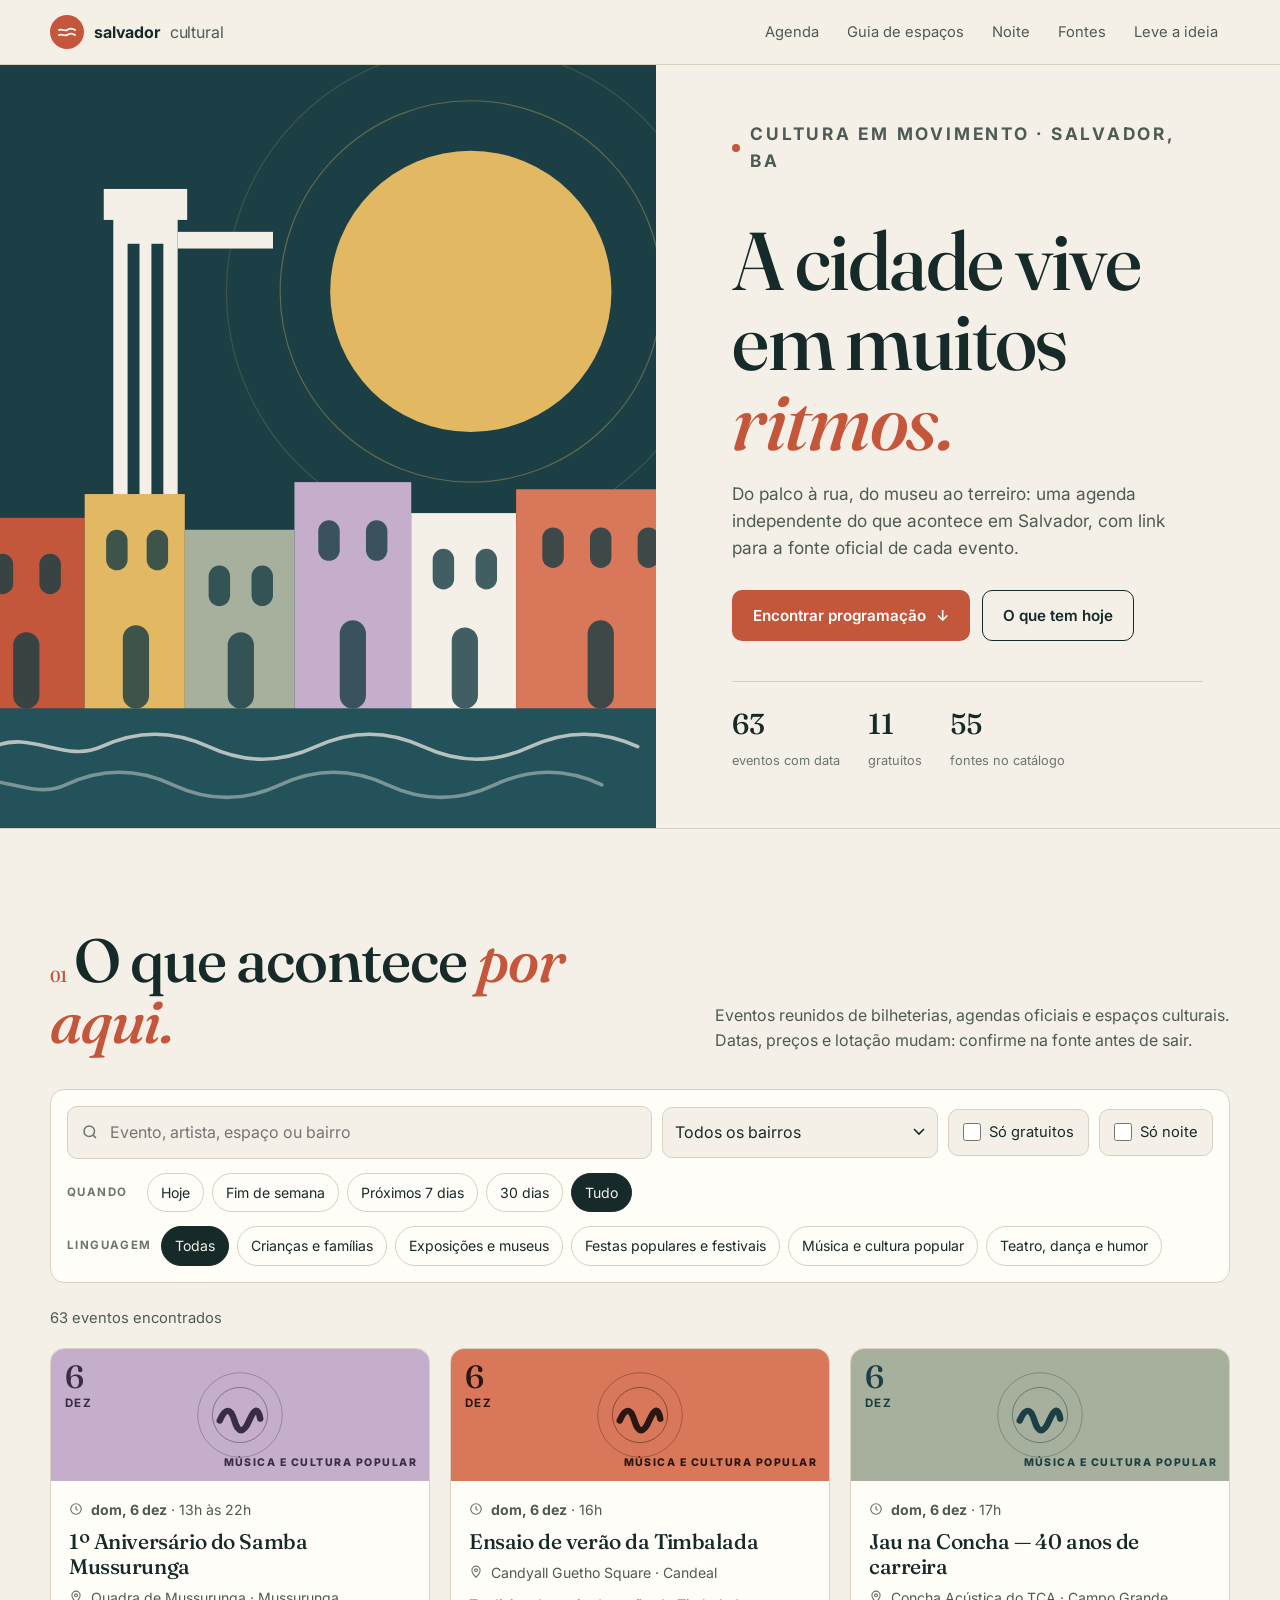
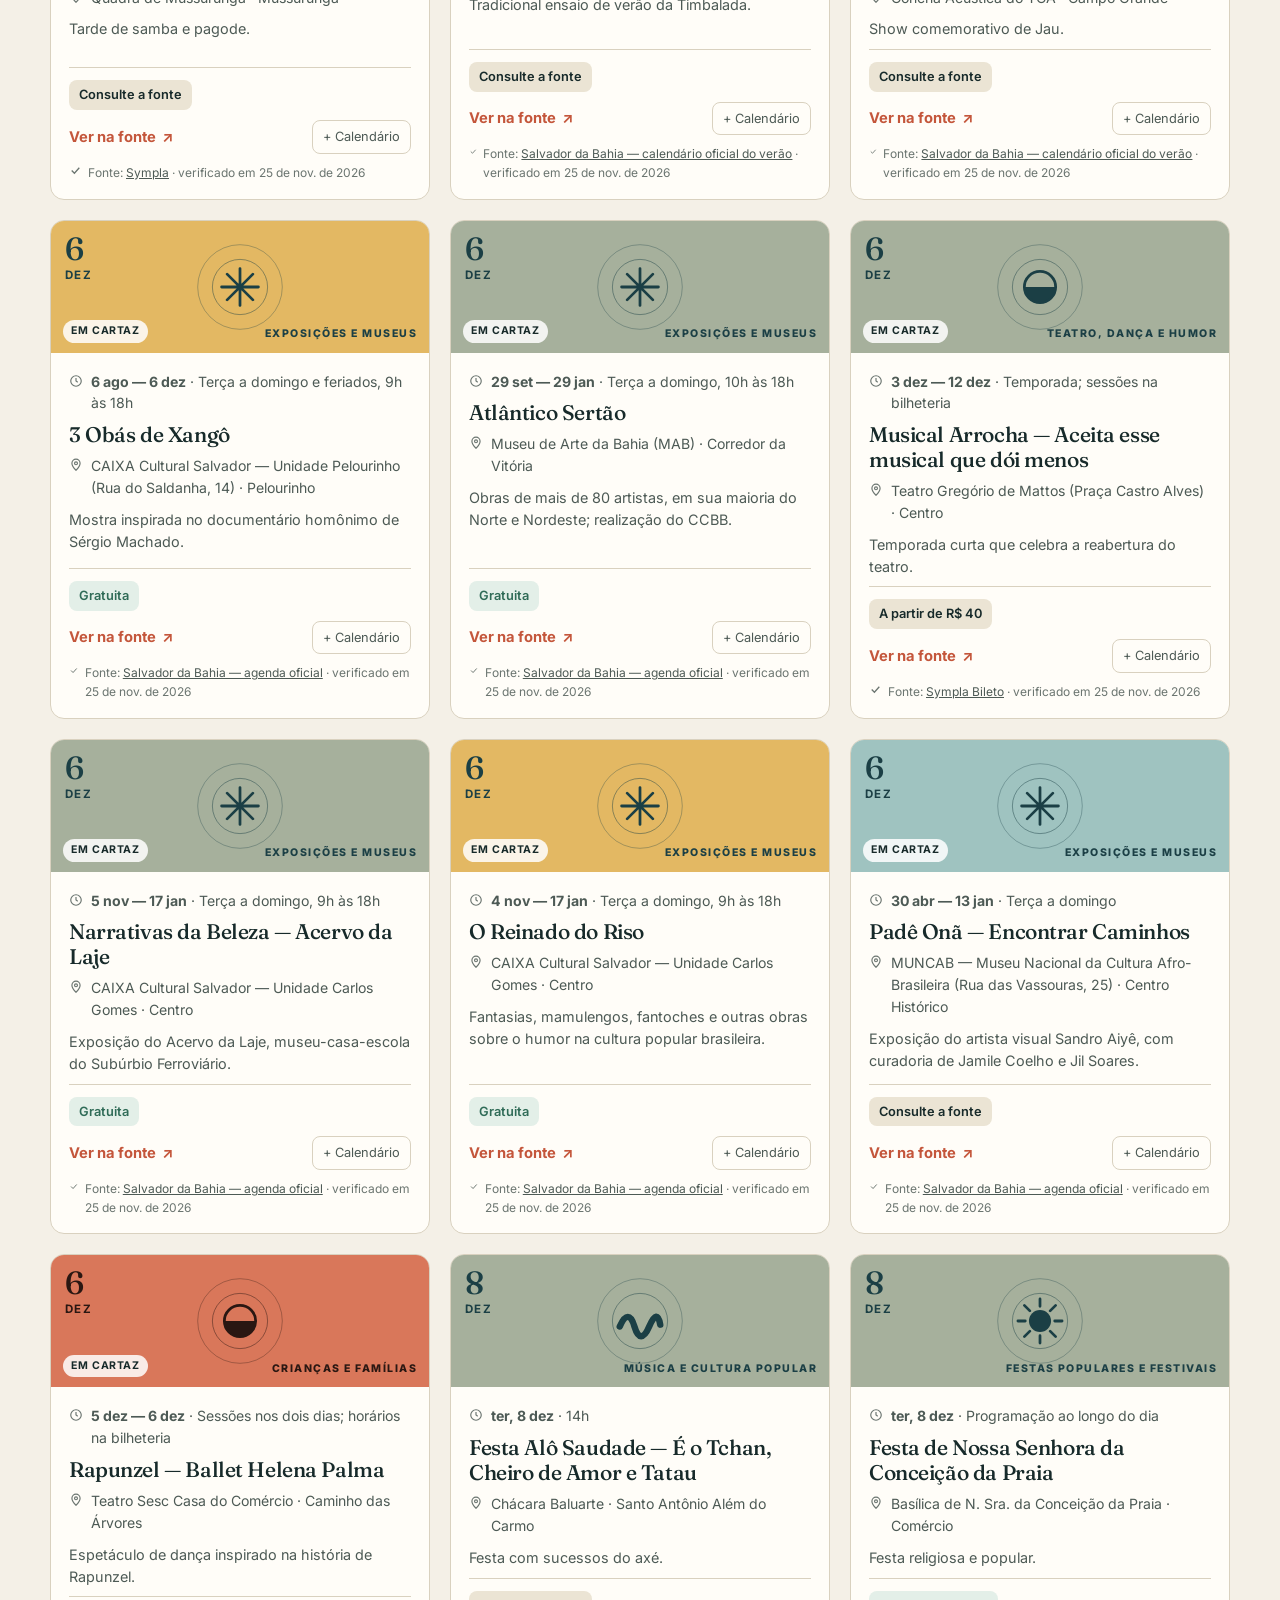
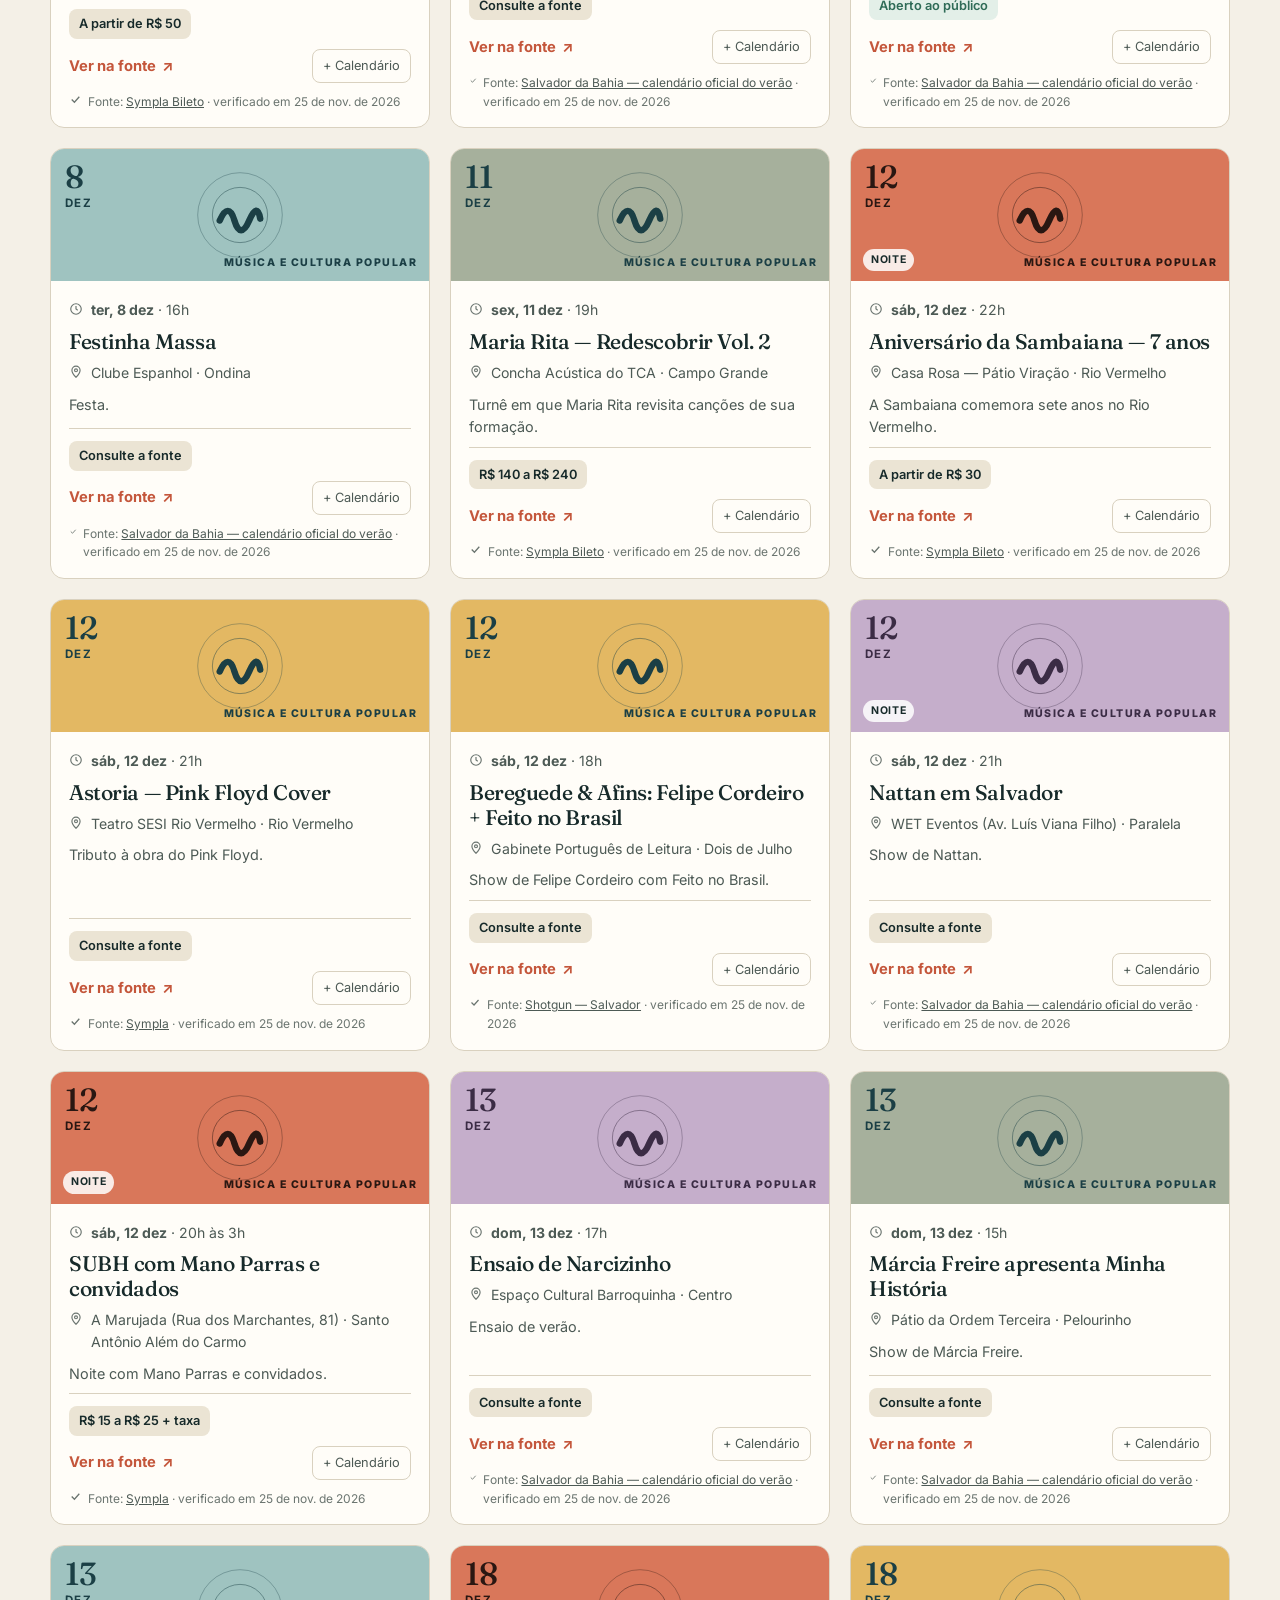
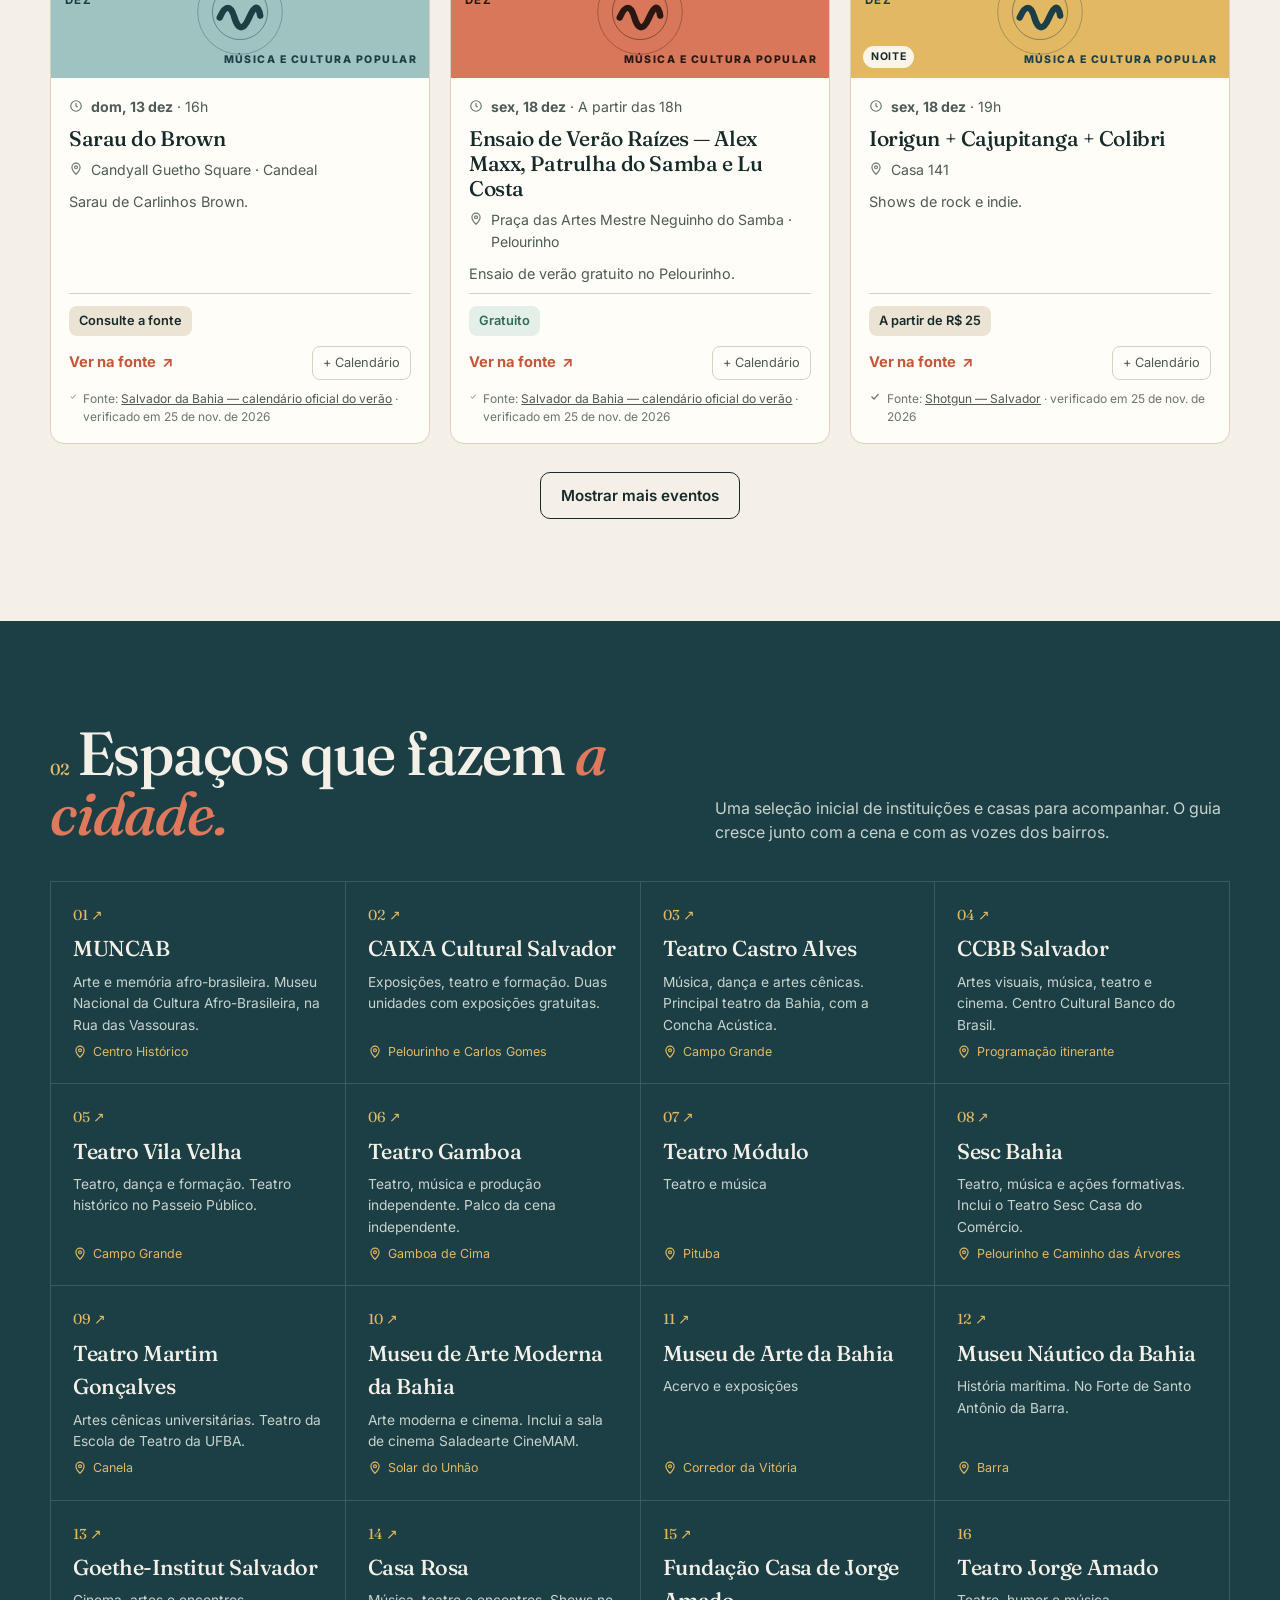
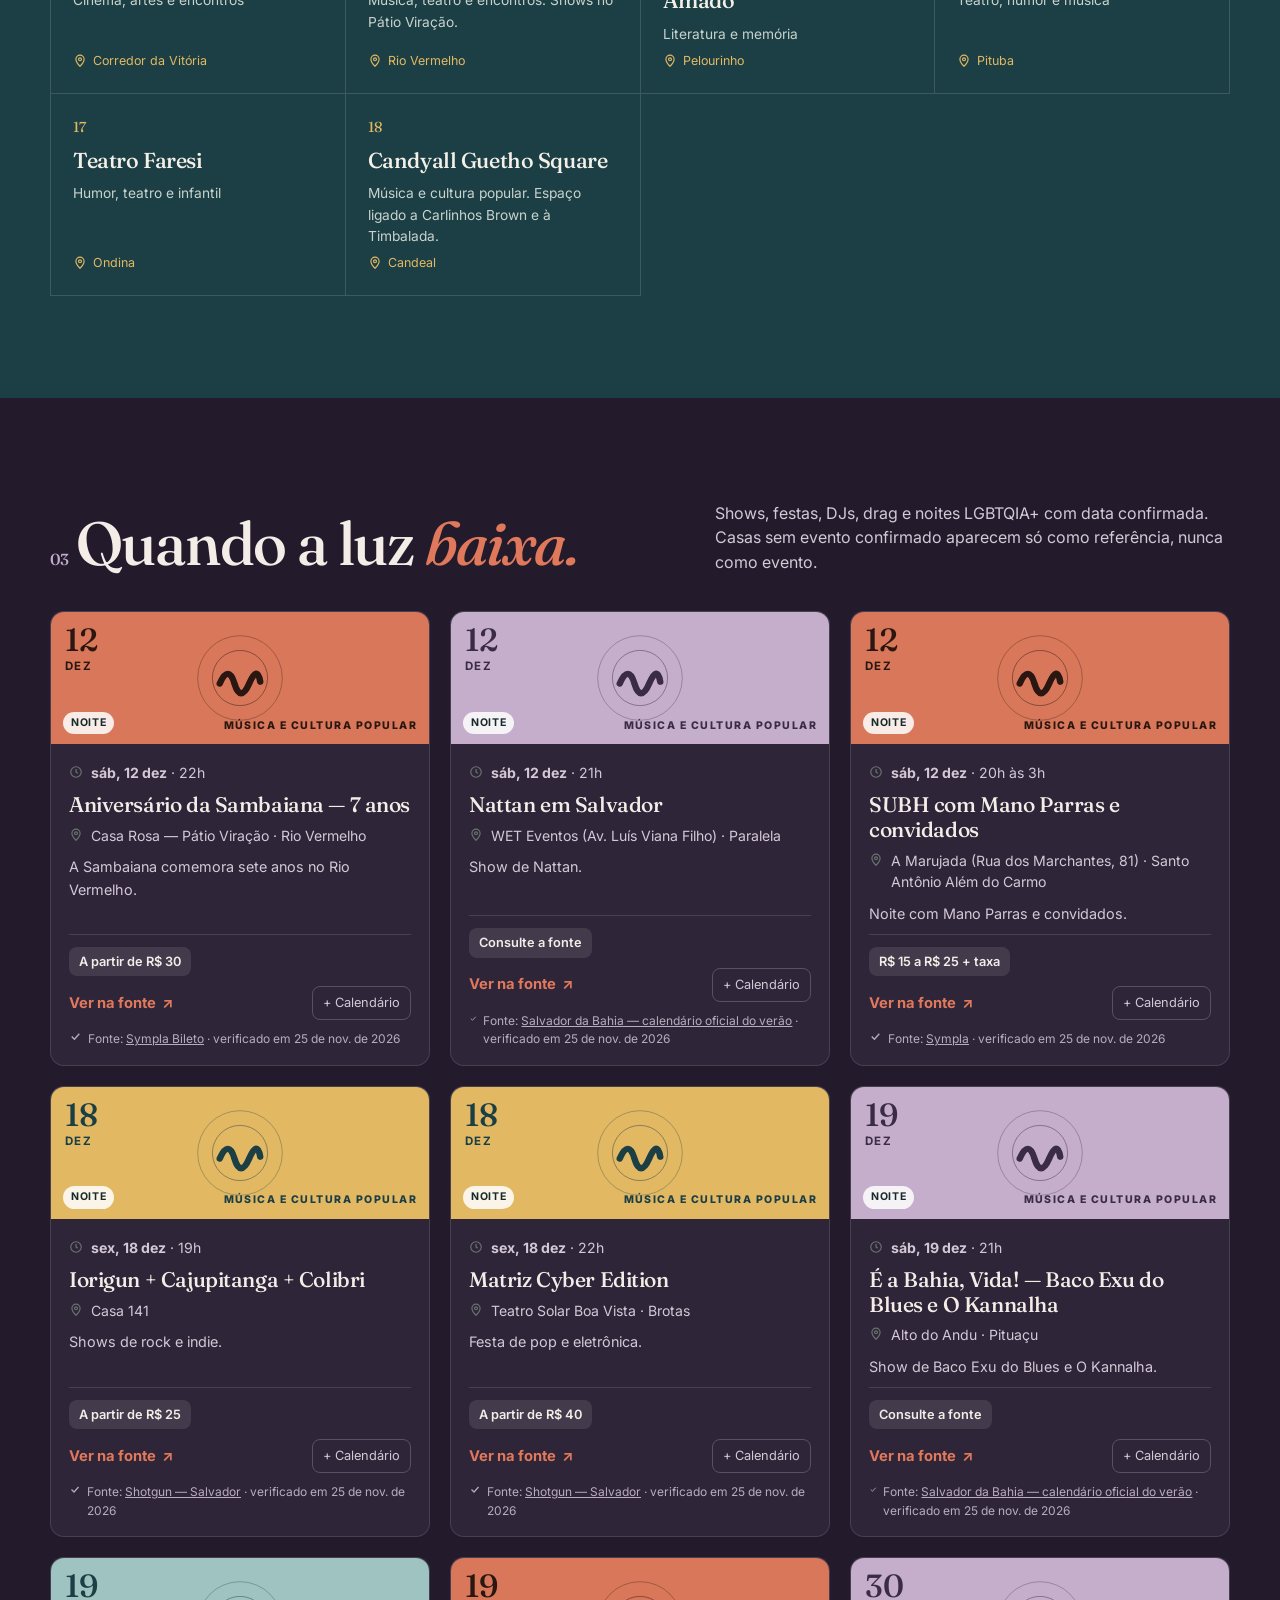
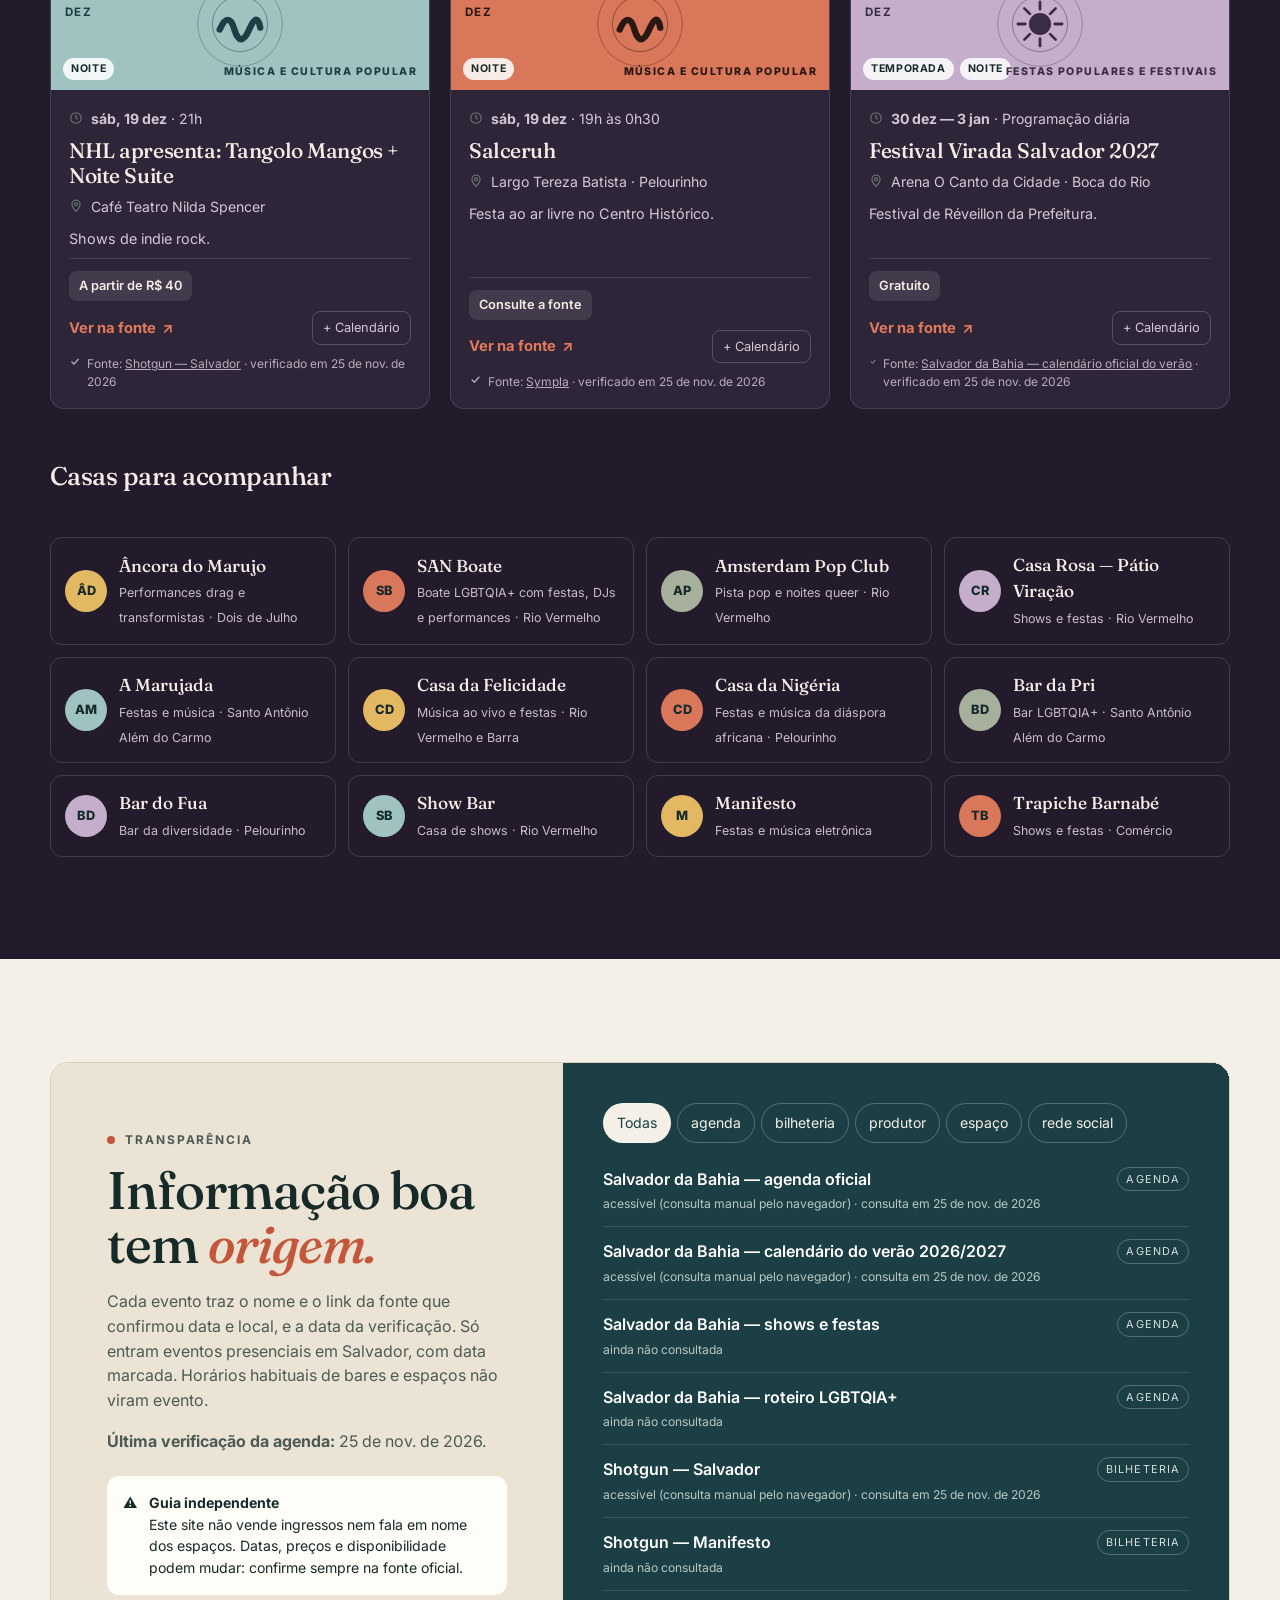
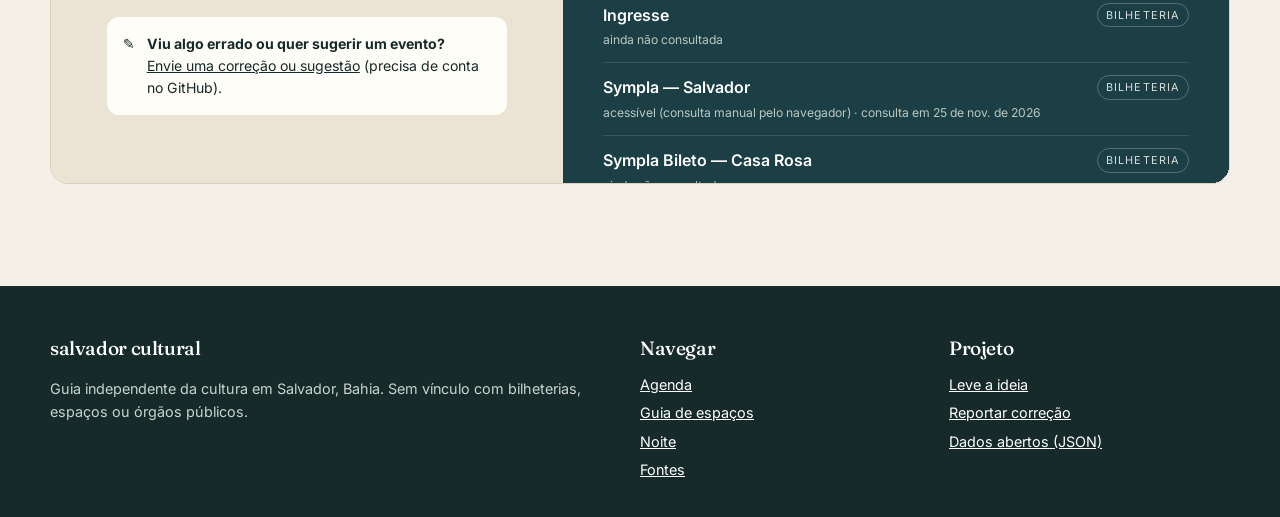
==== index.html @ 2923502e "Publica o guia e agenda cultural de Salvador Site estático (agenda com filtros, guia de espaços, noi" ====
<!doctype html>
<html lang="pt-BR">
<head>
<meta charset="utf-8">
<meta name="viewport" content="width=device-width, initial-scale=1">
<title>Salvador Cultural — agenda e guia cultural de Salvador</title>
<meta name="description" content="Agenda cultural independente de Salvador (BA): shows, teatro, dança, exposições, festas populares e noite, sempre com link para a fonte oficial.">
<meta property="og:title" content="Salvador Cultural — agenda e guia cultural">
<meta property="og:description" content="O que acontece em Salvador, do palco à rua, do museu ao terreiro. Cada evento aponta para a fonte oficial.">
<meta property="og:type" content="website">
<meta name="theme-color" content="#1b3f45">
<link rel="icon" href="data:image/svg+xml,%3Csvg xmlns='http://www.w3.org/2000/svg' viewBox='0 0 32 32'%3E%3Ccircle cx='16' cy='16' r='16' fill='%23c4563b'/%3E%3Cpath d='M7 13c3-2 6 2 9 0s6-2 9 0M7 18c3-2 6 2 9 0s6-2 9 0' stroke='%23fff' stroke-width='2' fill='none' stroke-linecap='round'/%3E%3C/svg%3E">
<link rel="preconnect" href="https://fonts.googleapis.com">
<link rel="preconnect" href="https://fonts.gstatic.com" crossorigin>
<link href="https://fonts.googleapis.com/css2?family=Fraunces:ital,opsz,wght@0,9..144,400;0,9..144,500;1,9..144,400;1,9..144,500&family=Inter:wght@400;600;700;800&display=swap" rel="stylesheet">
<link rel="stylesheet" href="assets/style.css">
</head>
<body>
<a class="pular" href="#agenda">Pular para a agenda</a>

<header class="topo">
  <div class="wrap">
    <a class="marca" href="./" aria-label="Salvador Cultural, início">
      <span class="selo" aria-hidden="true"><svg width="20" height="20" viewBox="0 0 20 20"><path d="M2 8c2.6-1.8 5.4 1.8 8 0s5.4-1.8 8 0M2 13c2.6-1.8 5.4 1.8 8 0s5.4-1.8 8 0" stroke="#fff" stroke-width="1.8" fill="none" stroke-linecap="round"/></svg></span>
      salvador<span>cultural</span>
    </a>
    <nav aria-label="Principal">
      <button class="menu-btn" aria-expanded="false" aria-controls="menu">Menu</button>
      <ul class="menu" id="menu">
        <li><a href="#agenda">Agenda</a></li>
        <li><a href="#guia">Guia de espaços</a></li>
        <li><a href="#noite">Noite</a></li>
        <li><a href="#fontes">Fontes</a></li>
        <li><a href="sobre.html">Leve a ideia</a></li>
      </ul>
    </nav>
  </div>
</header>

<main>
<section class="hero" aria-labelledby="titulo-hero">
  <div class="hero-arte" aria-hidden="true">
    <svg viewBox="0 0 600 640" preserveAspectRatio="xMidYMid slice">
      <rect width="600" height="640" fill="#1b3f45"/>
      <circle cx="420" cy="190" r="118" fill="#e3b863"/>
      <circle cx="420" cy="190" r="160" fill="none" stroke="#e3b863" stroke-opacity=".35"/>
      <circle cx="420" cy="190" r="205" fill="none" stroke="#e3b863" stroke-opacity=".18"/>
      <!-- elevador -->
      <rect x="120" y="120" width="54" height="300" fill="#f4f0e7"/>
      <rect x="112" y="104" width="70" height="26" fill="#f4f0e7"/>
      <rect x="174" y="140" width="80" height="14" fill="#f4f0e7"/>
      <g fill="#1b3f45"><rect x="132" y="150" width="10" height="240"/><rect x="152" y="150" width="10" height="240"/></g>
      <!-- casario -->
      <g>
        <rect x="0" y="380" width="96" height="160" fill="#c4563b"/><rect x="96" y="360" width="84" height="180" fill="#e3b863"/>
        <rect x="180" y="390" width="92" height="150" fill="#a6b09c"/><rect x="272" y="350" width="98" height="190" fill="#c5aecb"/>
        <rect x="370" y="376" width="88" height="164" fill="#f4f0e7"/><rect x="458" y="356" width="142" height="184" fill="#d9775a"/>
      </g>
      <g fill="#1b3f45" opacity=".82">
        <rect x="18" y="410" width="18" height="34" rx="9"/><rect x="58" y="410" width="18" height="34" rx="9"/>
        <rect x="114" y="390" width="18" height="34" rx="9"/><rect x="148" y="390" width="18" height="34" rx="9"/>
        <rect x="200" y="420" width="18" height="34" rx="9"/><rect x="236" y="420" width="18" height="34" rx="9"/>
        <rect x="292" y="382" width="18" height="34" rx="9"/><rect x="332" y="382" width="18" height="34" rx="9"/>
        <rect x="388" y="406" width="18" height="34" rx="9"/><rect x="424" y="406" width="18" height="34" rx="9"/>
        <rect x="480" y="388" width="18" height="34" rx="9"/><rect x="520" y="388" width="18" height="34" rx="9"/><rect x="560" y="388" width="18" height="34" rx="9"/>
        <rect x="36" y="476" width="22" height="64" rx="11"/><rect x="128" y="470" width="22" height="70" rx="11"/><rect x="216" y="476" width="22" height="64" rx="11"/>
        <rect x="310" y="466" width="22" height="74" rx="11"/><rect x="404" y="472" width="22" height="68" rx="11"/><rect x="518" y="466" width="22" height="74" rx="11"/>
      </g>
      <!-- baía -->
      <rect x="0" y="540" width="600" height="100" fill="#24525a"/>
      <g stroke="#f4f0e7" stroke-width="3" fill="none" stroke-linecap="round" opacity=".7">
        <path d="M20 572c30-14 60 14 90 0s60-14 90 0 60 14 90 0 60-14 90 0 60 14 90 0 60-14 90 0"/>
        <path d="M-10 604c30-14 60 14 90 0s60-14 90 0 60 14 90 0 60-14 90 0 60 14 90 0 60-14 90 0" opacity=".6"/>
      </g>
    </svg>
  </div>
  <div class="hero-txt">
    <p class="sobretitulo">Cultura em movimento · Salvador, BA</p>
    <h1 id="titulo-hero">A cidade vive em muitos <em class="acento">ritmos.</em></h1>
    <p>Do palco à rua, do museu ao terreiro: uma agenda independente do que acontece em Salvador, com link para a fonte oficial de cada evento.</p>
    <div class="botoes">
      <a class="btn btn-primario" href="#agenda">Encontrar programação <span aria-hidden="true">↓</span></a>
      <a class="btn btn-linha" href="#hoje" id="btn-hoje">O que tem hoje</a>
    </div>
    <div class="numeros" aria-live="polite">
      <div><b id="n-eventos">—</b><span>eventos com data</span></div>
      <div><b id="n-gratis">—</b><span>gratuitos</span></div>
      <div><b id="n-fontes">—</b><span>fontes no catálogo</span></div>
    </div>
  </div>
</section>

<section id="agenda" class="secao" aria-labelledby="titulo-agenda">
  <div class="wrap">
    <div class="cab-secao">
      <h2 id="titulo-agenda"><span class="num">01</span>O que acontece <em class="acento">por aqui.</em></h2>
      <p>Eventos reunidos de bilheterias, agendas oficiais e espaços culturais. Datas, preços e lotação mudam: confirme na fonte antes de sair.</p>
    </div>

    <form class="filtros" role="search" aria-label="Filtrar a agenda" onsubmit="return false">
      <div class="linha-filtro">
        <label class="busca">
          <span class="sr-only">Buscar evento, espaço ou bairro</span>
          <svg width="18" height="18" viewBox="0 0 24 24" fill="none" stroke="currentColor" stroke-width="2" aria-hidden="true"><circle cx="11" cy="11" r="7"/><path d="m20 20-3.5-3.5"/></svg>
          <input id="f-busca" type="search" placeholder="Evento, artista, espaço ou bairro" autocomplete="off">
        </label>
        <label><span class="sr-only">Bairro</span><select id="f-bairro"><option value="">Todos os bairros</option></select></label>
        <label class="alternar"><input type="checkbox" id="f-gratis"> Só gratuitos</label>
        <label class="alternar"><input type="checkbox" id="f-noite"> Só noite</label>
      </div>
      <div class="linha-filtro">
        <span class="rotulo" id="r-quando">Quando</span>
        <div class="chips" role="group" aria-labelledby="r-quando" id="f-quando">
          <button type="button" class="chip" data-v="hoje" aria-pressed="false">Hoje</button>
          <button type="button" class="chip" data-v="fds" aria-pressed="false">Fim de semana</button>
          <button type="button" class="chip" data-v="7" aria-pressed="false">Próximos 7 dias</button>
          <button type="button" class="chip" data-v="30" aria-pressed="false">30 dias</button>
          <button type="button" class="chip" data-v="tudo" aria-pressed="true">Tudo</button>
        </div>
      </div>
      <div class="linha-filtro">
        <span class="rotulo" id="r-cat">Linguagem</span>
        <div class="chips" role="group" aria-labelledby="r-cat" id="f-cat"></div>
      </div>
    </form>

    <div class="resumo">
      <p id="contagem" aria-live="polite" style="margin:0">Carregando agenda…</p>
      <button type="button" class="limpar" id="limpar" hidden>Limpar filtros</button>
    </div>
    <div class="grade" id="lista"></div>
    <div class="mais"><button type="button" class="btn btn-linha" id="ver-mais" hidden>Mostrar mais eventos</button></div>
  </div>
</section>

<section id="guia" class="secao escuro" aria-labelledby="titulo-guia">
  <div class="wrap">
    <div class="cab-secao">
      <h2 id="titulo-guia"><span class="num">02</span>Espaços que fazem <em class="acento">a cidade.</em></h2>
      <p>Uma seleção inicial de instituições e casas para acompanhar. O guia cresce junto com a cena e com as vozes dos bairros.</p>
    </div>
    <div class="grade-espacos" id="lista-guia"></div>
  </div>
</section>

<section id="noite" class="secao noite" aria-labelledby="titulo-noite">
  <div class="wrap">
    <div class="cab-secao">
      <h2 id="titulo-noite"><span class="num">03</span>Quando a luz <em class="acento">baixa.</em></h2>
      <p>Shows, festas, DJs, drag e noites LGBTQIA+ com data confirmada. Casas sem evento confirmado aparecem só como referência, nunca como evento.</p>
    </div>
    <div class="grade" id="lista-noite"></div>
    <h3 class="subtitulo">Casas para acompanhar</h3>
    <div class="lista-casas" id="lista-casas"></div>
  </div>
</section>

<section id="fontes" class="secao" aria-labelledby="titulo-fontes">
  <div class="wrap">
    <div class="transp">
      <div class="transp-txt">
        <p class="sobretitulo">Transparência</p>
        <h2 id="titulo-fontes">Informação boa tem <em class="acento">origem.</em></h2>
        <p>Cada evento traz o nome e o link da fonte que confirmou data e local, e a data da verificação. Só entram eventos presenciais em Salvador, com data marcada. Horários habituais de bares e espaços não viram evento.</p>
        <p id="ultima-atualizacao"></p>
        <div class="aviso">
          <span aria-hidden="true">⚠</span>
          <div><b>Guia independente</b>Este site não vende ingressos nem fala em nome dos espaços. Datas, preços e disponibilidade podem mudar: confirme sempre na fonte oficial.</div>
        </div>
        <div class="aviso">
          <span aria-hidden="true">✎</span>
          <div><b>Viu algo errado ou quer sugerir um evento?</b><a href="https://github.com/pablojacinto/salvadorcultural/issues/new?template=correcao.md">Envie uma correção ou sugestão</a> (precisa de conta no GitHub).</div>
        </div>
      </div>
      <div class="transp-lista">
        <div class="filtro-fontes" id="filtro-fontes" role="group" aria-label="Filtrar fontes por tipo"></div>
        <div id="lista-fontes"></div>
      </div>
    </div>
  </div>
</section>
</main>

<footer class="rodape">
  <div class="wrap">
    <div>
      <h3>salvador cultural</h3>
      <p>Guia independente da cultura em Salvador, Bahia. Sem vínculo com bilheterias, espaços ou órgãos públicos.</p>
    </div>
    <div>
      <h3>Navegar</h3>
      <ul><li><a href="#agenda">Agenda</a></li><li><a href="#guia">Guia de espaços</a></li><li><a href="#noite">Noite</a></li><li><a href="#fontes">Fontes</a></li></ul>
    </div>
    <div>
      <h3>Projeto</h3>
      <ul><li><a href="sobre.html">Leve a ideia</a></li><li><a href="https://github.com/pablojacinto/salvadorcultural/issues/new?template=correcao.md">Reportar correção</a></li><li><a href="data/eventos.json">Dados abertos (JSON)</a></li></ul>
    </div>
  </div>
</footer>
<div class="toast" id="toast" role="status"></div>
<script src="assets/app.js" defer></script>
</body>
</html>
---- assets/style.css ----
:root{
  --creme:#f4f0e7; --creme-2:#ebe4d4; --papel:#fffdf8;
  --tinta:#172a2a; --tinta-2:#4d5a55; --tinta-3:#6b7570;
  --petroleo:#1b3f45; --petroleo-2:#24525a;
  --terracota:#c4563b; --terracota-claro:#e0795c;
  --mostarda:#e3b863; --salvia:#a6b09c; --lilas:#c5aecb; --coral:#d9775a;
  --verde-ok:#2f6b57; --verde-bg:#e3efe8;
  --linha:#d9d1bf;
  --raio:14px;
  --serif:"Fraunces", Georgia, "Times New Roman", serif;
  --sans:"Inter", system-ui, -apple-system, "Segoe UI", Roboto, Arial, sans-serif;
  color-scheme: light;
}
*{box-sizing:border-box}
html{scroll-behavior:smooth;-webkit-text-size-adjust:100%}
body{margin:0;background:var(--creme);color:var(--tinta);font-family:var(--sans);font-size:16px;line-height:1.55}
img,svg{display:block;max-width:100%}
a{color:inherit}
:focus-visible{outline:3px solid var(--terracota);outline-offset:3px;border-radius:6px}
.sr-only{position:absolute!important;width:1px;height:1px;padding:0;margin:-1px;overflow:hidden;clip:rect(0,0,0,0);white-space:nowrap;border:0}
.pular{position:absolute;left:-999px;top:8px;background:var(--tinta);color:#fff;padding:8px 14px;border-radius:8px;z-index:100}
.pular:focus{left:12px}
.wrap{width:min(1180px,100% - 32px);margin-inline:auto}

/* topo */
.topo{position:sticky;top:0;z-index:50;background:color-mix(in srgb,var(--creme) 92%,transparent);backdrop-filter:blur(8px);border-bottom:1px solid var(--linha)}
.topo .wrap{display:flex;align-items:center;justify-content:space-between;gap:16px;min-height:64px}
.marca{display:flex;align-items:center;gap:10px;text-decoration:none;font-weight:700;letter-spacing:-.01em}
.marca span{font-weight:400;color:var(--tinta-2)}
.marca .selo{width:34px;height:34px;border-radius:50%;background:var(--terracota);display:grid;place-items:center}
.menu{display:flex;gap:4px;list-style:none;margin:0;padding:0}
.menu a{display:block;padding:8px 12px;border-radius:999px;text-decoration:none;font-size:.92rem;color:var(--tinta-2)}
.menu a:hover{background:var(--creme-2);color:var(--tinta)}
.menu a[aria-current="page"],.menu a.ativo{color:var(--terracota);font-weight:600}
.menu-btn{display:none;background:none;border:1px solid var(--linha);border-radius:999px;padding:8px 14px;font:inherit;color:var(--tinta);cursor:pointer}
@media (max-width:820px){
  .menu-btn{display:inline-flex;gap:8px;align-items:center}
  .menu{display:none;position:absolute;left:0;right:0;top:64px;flex-direction:column;background:var(--creme);border-bottom:1px solid var(--linha);padding:8px 16px 16px}
  .menu.aberto{display:flex}
  .menu a{padding:12px 8px;border-radius:8px}
}

/* hero */
.hero{display:grid;grid-template-columns:1.05fr 1fr;min-height:min(640px,calc(100vh - 64px));border-bottom:1px solid var(--linha)}
.hero-arte{background:var(--petroleo);position:relative;overflow:hidden}
.hero-arte svg{width:100%;height:100%;object-fit:cover}
.hero-txt{display:flex;flex-direction:column;justify-content:center;padding:56px clamp(24px,6vw,88px)}
.sobretitulo{font-size:.75rem;letter-spacing:.16em;text-transform:uppercase;color:var(--terracota);font-weight:700;display:flex;align-items:center;gap:10px}
.sobretitulo::before{content:"";width:8px;height:8px;border-radius:50%;background:var(--terracota)}
h1,h2,h3{font-family:var(--serif);font-weight:500;letter-spacing:-.02em;margin:0}
.hero h1{font-size:clamp(2.6rem,6.4vw,5.2rem);line-height:.98;margin:18px 0 20px}
em.acento{font-style:italic;color:var(--terracota)}
.hero p{color:var(--tinta-2);max-width:40ch;font-size:1.08rem;margin:0 0 28px}
.botoes{display:flex;gap:12px;flex-wrap:wrap}
.btn{display:inline-flex;align-items:center;gap:10px;padding:13px 20px;border-radius:10px;text-decoration:none;font-weight:600;font-size:.95rem;border:1px solid transparent;cursor:pointer;font-family:inherit}
.btn-primario{background:var(--terracota);color:#fff}
.btn-primario:hover{background:#ab4830}
.btn-linha{border-color:var(--tinta);color:var(--tinta);background:transparent}
.btn-linha:hover{background:var(--tinta);color:var(--creme)}
.numeros{display:flex;gap:28px;margin-top:40px;padding-top:20px;border-top:1px solid var(--linha);flex-wrap:wrap}
.numeros b{display:block;font-family:var(--serif);font-size:1.8rem;font-weight:500}
.numeros span{font-size:.8rem;color:var(--tinta-3)}
@media (max-width:820px){
  .hero{grid-template-columns:1fr;min-height:0}
  .hero-arte{height:240px;order:-1}
  .hero-txt{padding:36px 16px 44px}
}

/* seções */
section{scroll-margin-top:72px}
.secao{padding:clamp(56px,8vw,104px) 0}
.cab-secao{display:grid;grid-template-columns:1.2fr 1fr;gap:24px 48px;align-items:end;margin-bottom:36px}
.cab-secao h2{font-size:clamp(2.2rem,5vw,3.8rem);line-height:1}
.cab-secao p{color:var(--tinta-2);margin:0;max-width:52ch}
.num{font-family:var(--serif);color:var(--terracota);font-size:1rem;margin-right:8px}
@media (max-width:820px){.cab-secao{grid-template-columns:1fr}}

/* filtros */
.filtros{background:var(--papel);border:1px solid var(--linha);border-radius:var(--raio);padding:16px;display:grid;gap:14px;margin-bottom:24px}
.linha-filtro{display:flex;gap:10px;flex-wrap:wrap;align-items:center}
.busca{flex:1 1 280px;position:relative}
.busca input{width:100%;padding:13px 14px 13px 42px;border:1px solid var(--linha);border-radius:10px;font:inherit;background:var(--creme);color:var(--tinta)}
.busca svg{position:absolute;left:14px;top:50%;transform:translateY(-50%);color:var(--tinta-3)}
select{padding:12px 36px 12px 12px;border:1px solid var(--linha);border-radius:10px;font:inherit;background:var(--creme) url("data:image/svg+xml,%3Csvg xmlns='http://www.w3.org/2000/svg' width='12' height='8'%3E%3Cpath d='M1 1l5 5 5-5' stroke='%23172a2a' fill='none' stroke-width='1.6'/%3E%3C/svg%3E") no-repeat right 12px center;appearance:none;color:var(--tinta);max-width:100%}
.alternar{display:inline-flex;align-items:center;gap:8px;padding:11px 14px;border:1px solid var(--linha);border-radius:10px;background:var(--creme);cursor:pointer;font-size:.92rem;user-select:none}
.alternar input{width:18px;height:18px;accent-color:var(--verde-ok);margin:0}
.chips{display:flex;gap:8px;flex-wrap:wrap}
.chip{border:1px solid var(--linha);background:transparent;padding:8px 13px;border-radius:999px;font:inherit;font-size:.88rem;cursor:pointer;color:var(--tinta)}
.chip:hover{border-color:var(--tinta)}
.chip[aria-pressed="true"]{background:var(--tinta);color:var(--creme);border-color:var(--tinta)}
.rotulo{font-size:.72rem;letter-spacing:.12em;text-transform:uppercase;color:var(--tinta-3);font-weight:700;min-width:70px}
.resumo{display:flex;justify-content:space-between;align-items:center;gap:12px;flex-wrap:wrap;margin:0 0 18px;color:var(--tinta-2);font-size:.92rem}
.limpar{background:none;border:none;color:var(--terracota);font:inherit;font-weight:600;cursor:pointer;text-decoration:underline;padding:4px}

/* cards */
.grade{display:grid;grid-template-columns:repeat(auto-fill,minmax(300px,1fr));gap:20px}
.card{background:var(--papel);border:1px solid var(--linha);border-radius:var(--raio);overflow:hidden;display:flex;flex-direction:column}
.card-arte{height:132px;position:relative;display:flex;align-items:center;justify-content:center}
.card-arte svg.ico{width:92px;height:92px}
.card-arte .cat{position:absolute;right:12px;bottom:10px;font-size:.66rem;letter-spacing:.14em;text-transform:uppercase;font-weight:800}
.card-arte .dia{position:absolute;left:14px;top:12px;font-family:var(--serif);line-height:1}
.card-arte .dia b{display:block;font-size:2rem;font-weight:500}
.card-arte .dia span{font-size:.72rem;letter-spacing:.12em;text-transform:uppercase;font-family:var(--sans);font-weight:700}
.selos{position:absolute;left:12px;bottom:10px;display:flex;gap:6px}
.selo-mini{font-size:.66rem;font-weight:700;letter-spacing:.06em;text-transform:uppercase;padding:3px 8px;border-radius:999px;background:rgba(255,255,255,.85);color:var(--tinta)}
.card-corpo{padding:18px 18px 16px;display:flex;flex-direction:column;gap:8px;flex:1}
.card h3{font-size:1.32rem;line-height:1.18}
.meta{display:flex;gap:8px;align-items:flex-start;font-size:.88rem;color:var(--tinta-2)}
.meta svg{flex:none;margin-top:3px;color:var(--tinta-3)}
.desc{font-size:.9rem;color:var(--tinta-2);margin:2px 0 0}
.card-pe{margin-top:auto;padding-top:12px;border-top:1px solid var(--linha);display:flex;flex-direction:column;gap:10px}
.preco{display:inline-block;font-size:.8rem;font-weight:600;padding:5px 10px;border-radius:8px;background:var(--creme-2);color:var(--tinta);align-self:flex-start}
.preco.gratis{background:var(--verde-bg);color:var(--verde-ok)}
.acoes{display:flex;justify-content:space-between;gap:8px;align-items:center;flex-wrap:wrap}
.link-fonte{color:var(--terracota);font-weight:700;text-decoration:none;font-size:.92rem;display:inline-flex;gap:6px;align-items:center}
.link-fonte:hover{text-decoration:underline}
.mini{background:none;border:1px solid var(--linha);border-radius:8px;padding:6px 10px;font:inherit;font-size:.8rem;color:var(--tinta-2);cursor:pointer}
.mini:hover{border-color:var(--tinta);color:var(--tinta)}
.origem{font-size:.75rem;color:var(--tinta-3);display:flex;gap:6px;align-items:flex-start}
.origem a{color:var(--tinta-2)}
.vazio{padding:48px 20px;text-align:center;background:var(--papel);border:1px dashed var(--linha);border-radius:var(--raio);color:var(--tinta-2)}
.mais{display:flex;justify-content:center;margin-top:28px}

/* fundo escuro */
.escuro{background:var(--petroleo);color:#f4f0e7}
.escuro .cab-secao p{color:#c9d3cd}
.escuro h2 em.acento{color:var(--terracota-claro)}
.escuro .num{color:var(--mostarda)}
.grade-espacos{display:grid;grid-template-columns:repeat(auto-fill,minmax(260px,1fr));border-top:1px solid rgba(255,255,255,.14);border-left:1px solid rgba(255,255,255,.14)}
.espaco{padding:22px;border-right:1px solid rgba(255,255,255,.14);border-bottom:1px solid rgba(255,255,255,.14);display:flex;flex-direction:column;gap:6px;text-decoration:none;min-height:150px}
a.espaco:hover{background:var(--petroleo-2)}
.espaco .n{font-family:var(--serif);color:var(--mostarda);font-size:.9rem}
.espaco h3{font-size:1.35rem}
.espaco p{margin:0;font-size:.86rem;color:#c9d3cd}
.espaco .bairro{margin-top:auto;font-size:.78rem;color:var(--mostarda);display:flex;gap:6px;align-items:center}

/* noite */
.noite{background:#231b2b;color:#f4ece6}
.noite .cab-secao p{color:#d4c8d6}
.noite .num{color:var(--lilas)}
.noite h2 em.acento{color:var(--terracota-claro)}
.lista-casas{display:grid;grid-template-columns:repeat(auto-fill,minmax(250px,1fr));gap:12px;margin-top:40px}
.casa{display:flex;gap:12px;align-items:center;padding:14px;border:1px solid rgba(255,255,255,.14);border-radius:12px;text-decoration:none;color:inherit}
a.casa:hover{background:rgba(255,255,255,.06)}
.avatar{width:42px;height:42px;border-radius:50%;display:grid;place-items:center;font-weight:800;font-size:.8rem;color:var(--tinta);flex:none}
.casa b{display:block;font-family:var(--serif);font-weight:500;font-size:1.08rem}
.casa small{color:#c8bccb;font-size:.78rem}
.noite .card{background:#2e2538;border-color:rgba(255,255,255,.12);color:#f4ece6}
.noite .card .meta,.noite .card .desc{color:#d4c8d6}
.noite .card-pe{border-color:rgba(255,255,255,.12)}
.noite .preco{background:rgba(255,255,255,.1);color:#f4ece6}
.noite .origem,.noite .origem a{color:#b9adbd}
.noite .mini{border-color:rgba(255,255,255,.2);color:#d4c8d6}
.noite .link-fonte{color:var(--terracota-claro)}
.subtitulo{font-family:var(--serif);font-size:1.6rem;margin:48px 0 18px}

/* fontes */
.transp{display:grid;grid-template-columns:1fr 1.3fr;border-radius:18px;overflow:hidden;border:1px solid var(--linha)}
.transp-txt{background:var(--creme-2);padding:clamp(28px,5vw,56px)}
.transp-txt h2{font-size:clamp(2rem,4.4vw,3.3rem);line-height:1.02;margin:14px 0 18px}
.transp-txt p{color:var(--tinta-2)}
.aviso{display:flex;gap:12px;margin-top:22px;padding:16px;background:var(--papel);border-radius:12px;font-size:.88rem}
.aviso b{display:block}
.transp-lista{background:var(--petroleo);color:#f4f0e7;padding:clamp(20px,4vw,40px);max-height:720px;overflow:auto}
.fonte{display:grid;grid-template-columns:1fr auto;gap:4px 12px;padding:12px 0;border-bottom:1px solid rgba(255,255,255,.12)}
.fonte a{color:#fff;text-decoration:none;font-weight:600}
.fonte a:hover{text-decoration:underline}
.fonte small{grid-column:1/-1;color:#b9c7c1;font-size:.76rem}
.tag{font-size:.68rem;text-transform:uppercase;letter-spacing:.1em;padding:3px 8px;border-radius:999px;border:1px solid rgba(255,255,255,.25);color:#d7e0db;align-self:start;white-space:nowrap}
.filtro-fontes{display:flex;gap:6px;flex-wrap:wrap;margin-bottom:12px}
.filtro-fontes .chip{color:#f4f0e7;border-color:rgba(255,255,255,.25)}
.filtro-fontes .chip[aria-pressed="true"]{background:#f4f0e7;color:var(--petroleo)}
@media (max-width:860px){.transp{grid-template-columns:1fr}.transp-lista{max-height:none}}

/* rodapé */
.rodape{background:var(--tinta);color:#c9d3cd;padding:48px 0 36px;font-size:.9rem}
.rodape .wrap{display:grid;grid-template-columns:2fr 1fr 1fr;gap:28px}
.rodape h3{color:#fff;font-size:1.2rem;margin-bottom:10px}
.rodape a{color:#fff}
.rodape ul{list-style:none;padding:0;margin:0;display:grid;gap:6px}
@media (max-width:760px){.rodape .wrap{grid-template-columns:1fr}}

/* página sobre */
.pagina{padding:56px 0 88px}
.pagina h1{font-size:clamp(2.4rem,6vw,4.4rem);line-height:1;margin:14px 0 18px}
.prosa{max-width:70ch}
.prosa h2{font-size:1.9rem;margin:44px 0 12px}
.prosa p,.prosa li{color:var(--tinta-2)}
.caixa-prompt{position:relative;background:var(--papel);border:1px solid var(--linha);border-radius:var(--raio);margin-top:16px}
.caixa-prompt pre{margin:0;padding:20px;max-height:420px;overflow:auto;white-space:pre-wrap;font-size:.86rem;line-height:1.55;font-family:ui-monospace,SFMono-Regular,Menlo,Consolas,monospace}
.caixa-prompt .barra{display:flex;justify-content:space-between;align-items:center;padding:10px 14px;border-bottom:1px solid var(--linha);gap:8px;flex-wrap:wrap}
.toast{position:fixed;bottom:20px;left:50%;transform:translateX(-50%);background:var(--tinta);color:#fff;padding:10px 16px;border-radius:10px;font-size:.9rem;opacity:0;pointer-events:none;transition:opacity .2s;z-index:100}
.toast.on{opacity:1}

@media (prefers-reduced-motion:reduce){*{scroll-behavior:auto!important;transition:none!important}}
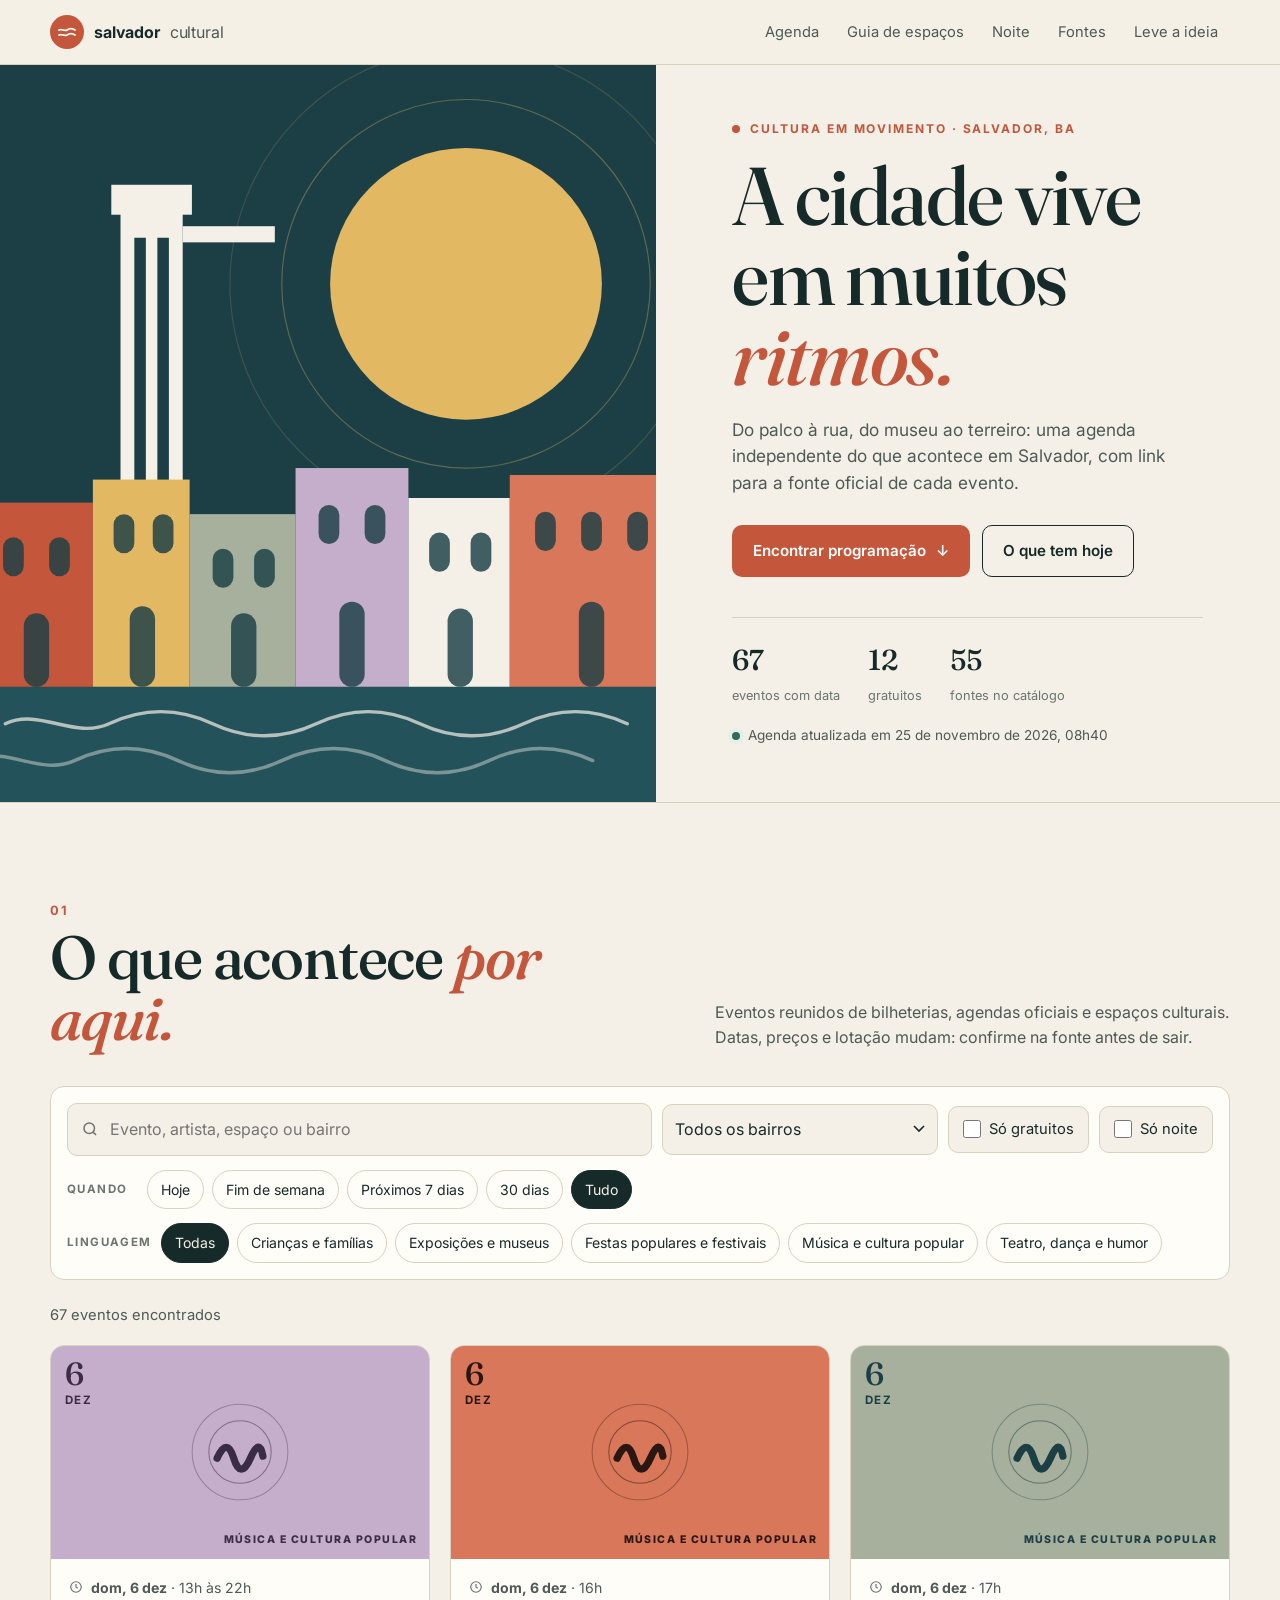
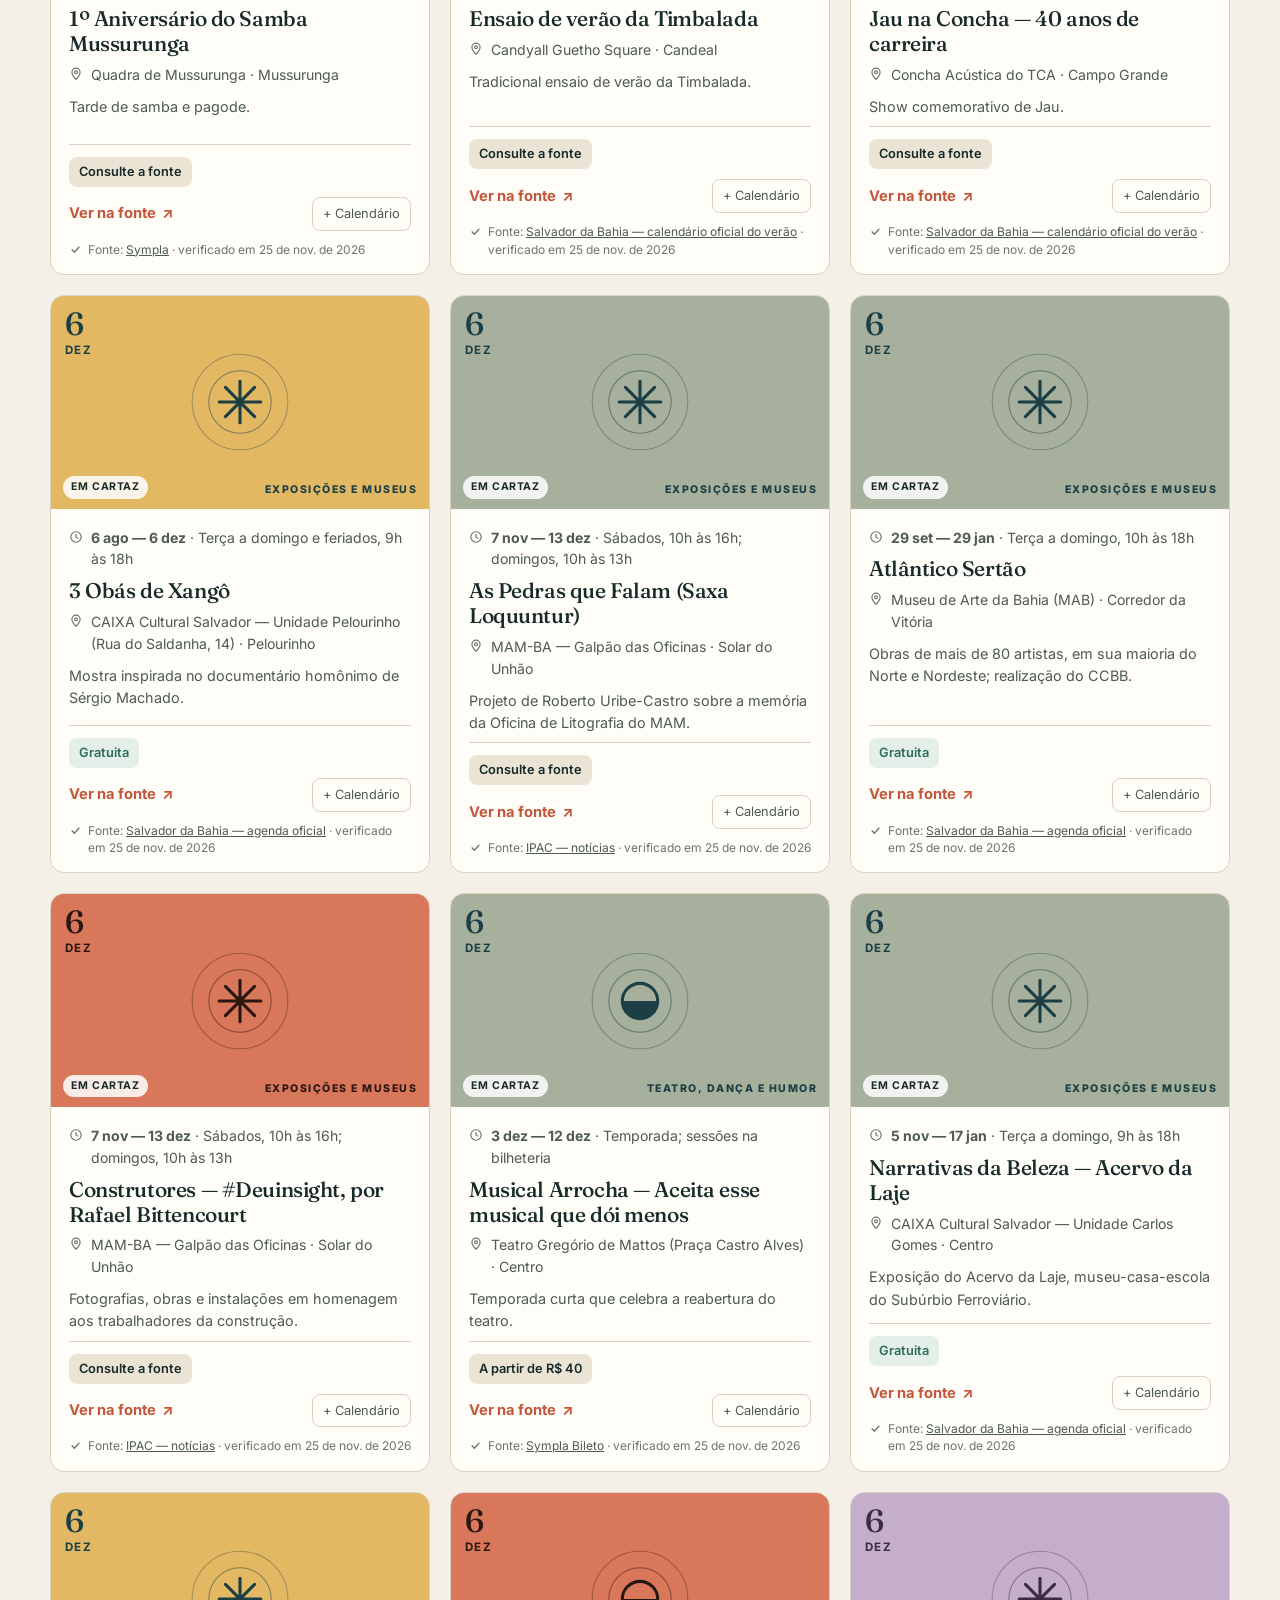
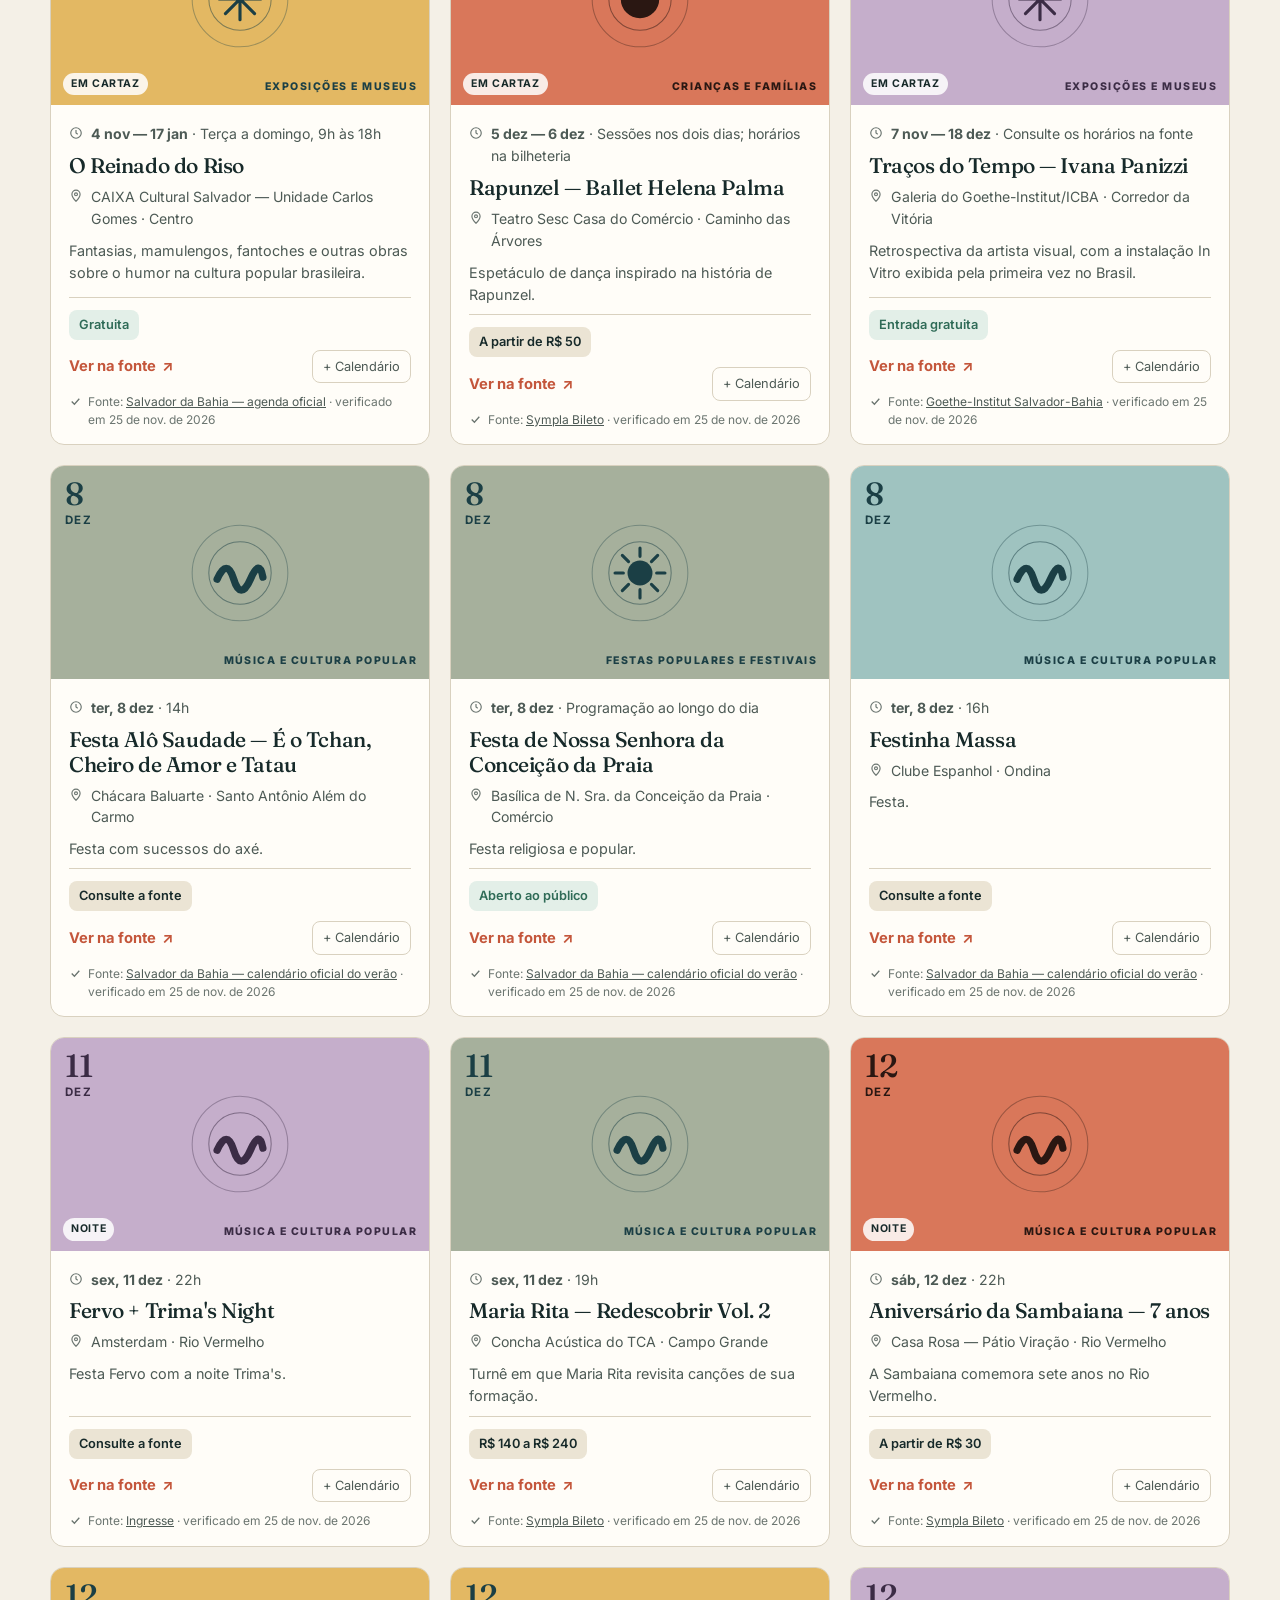
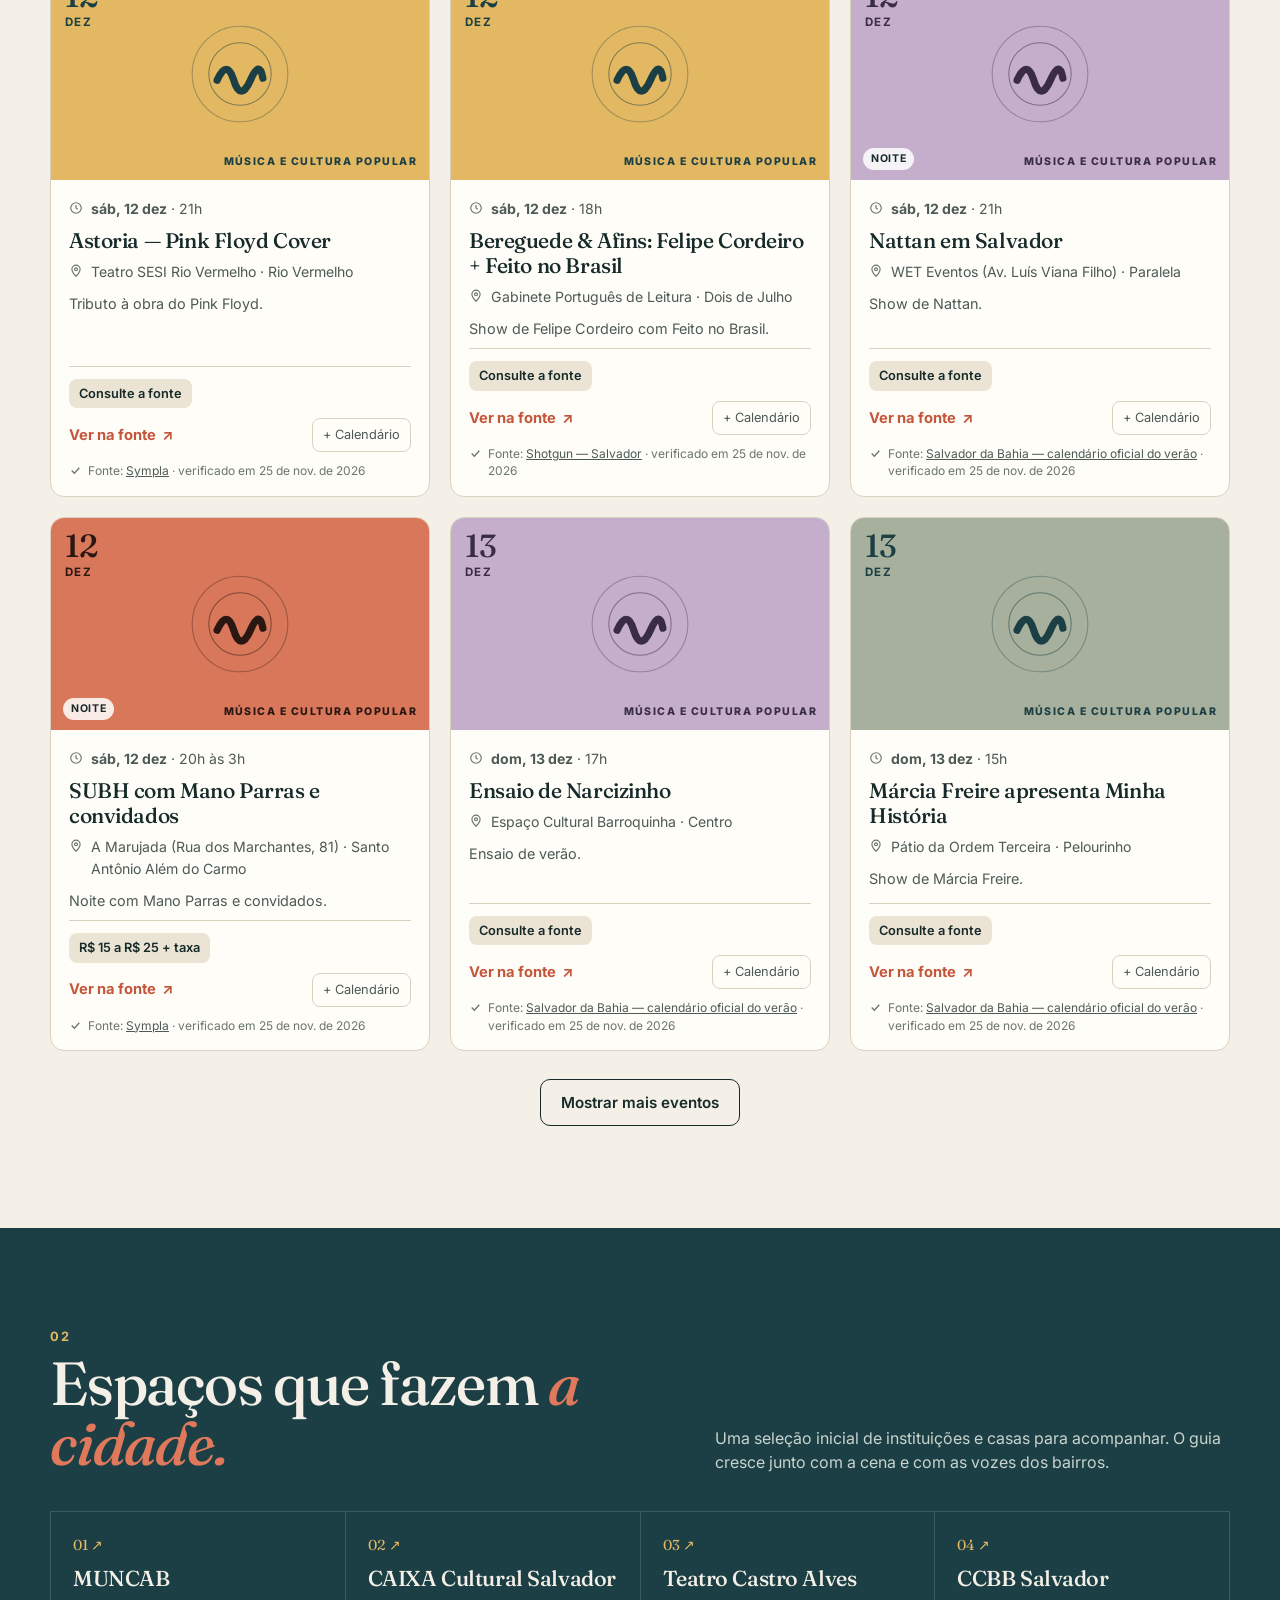
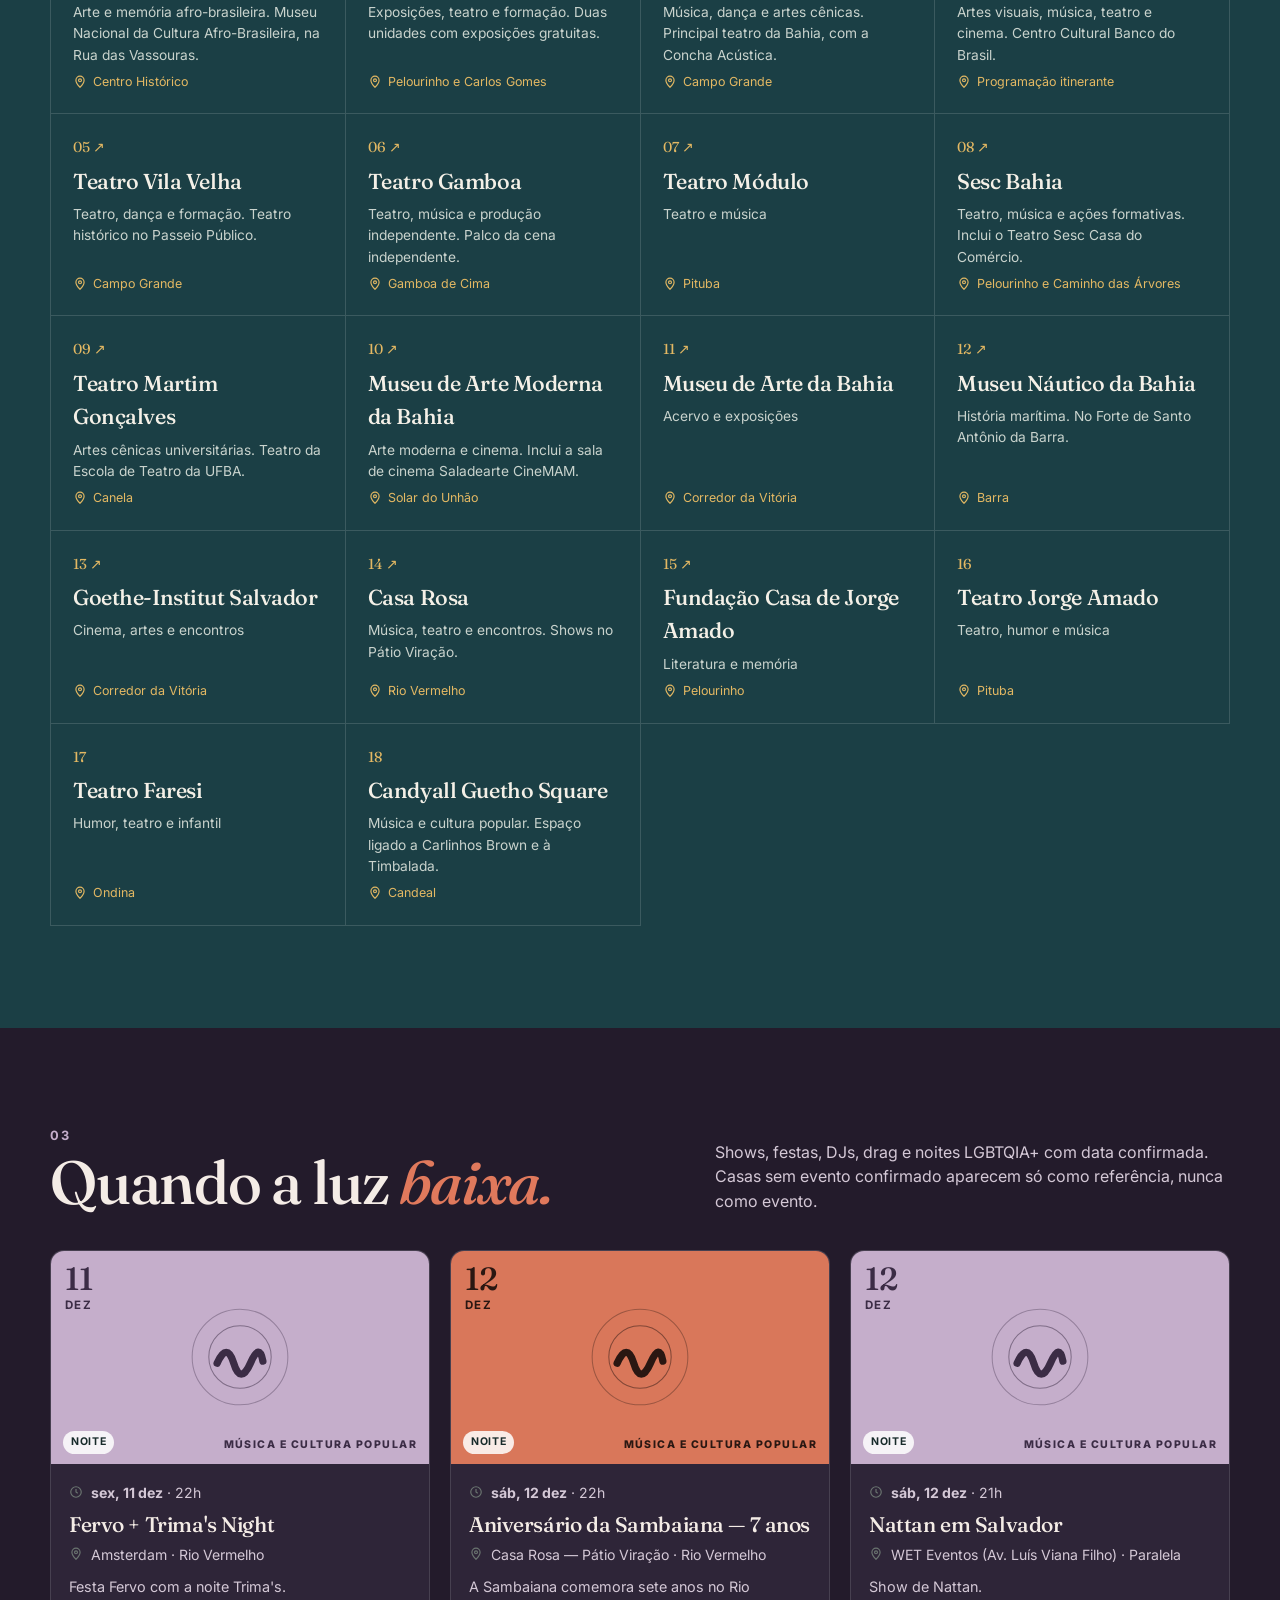
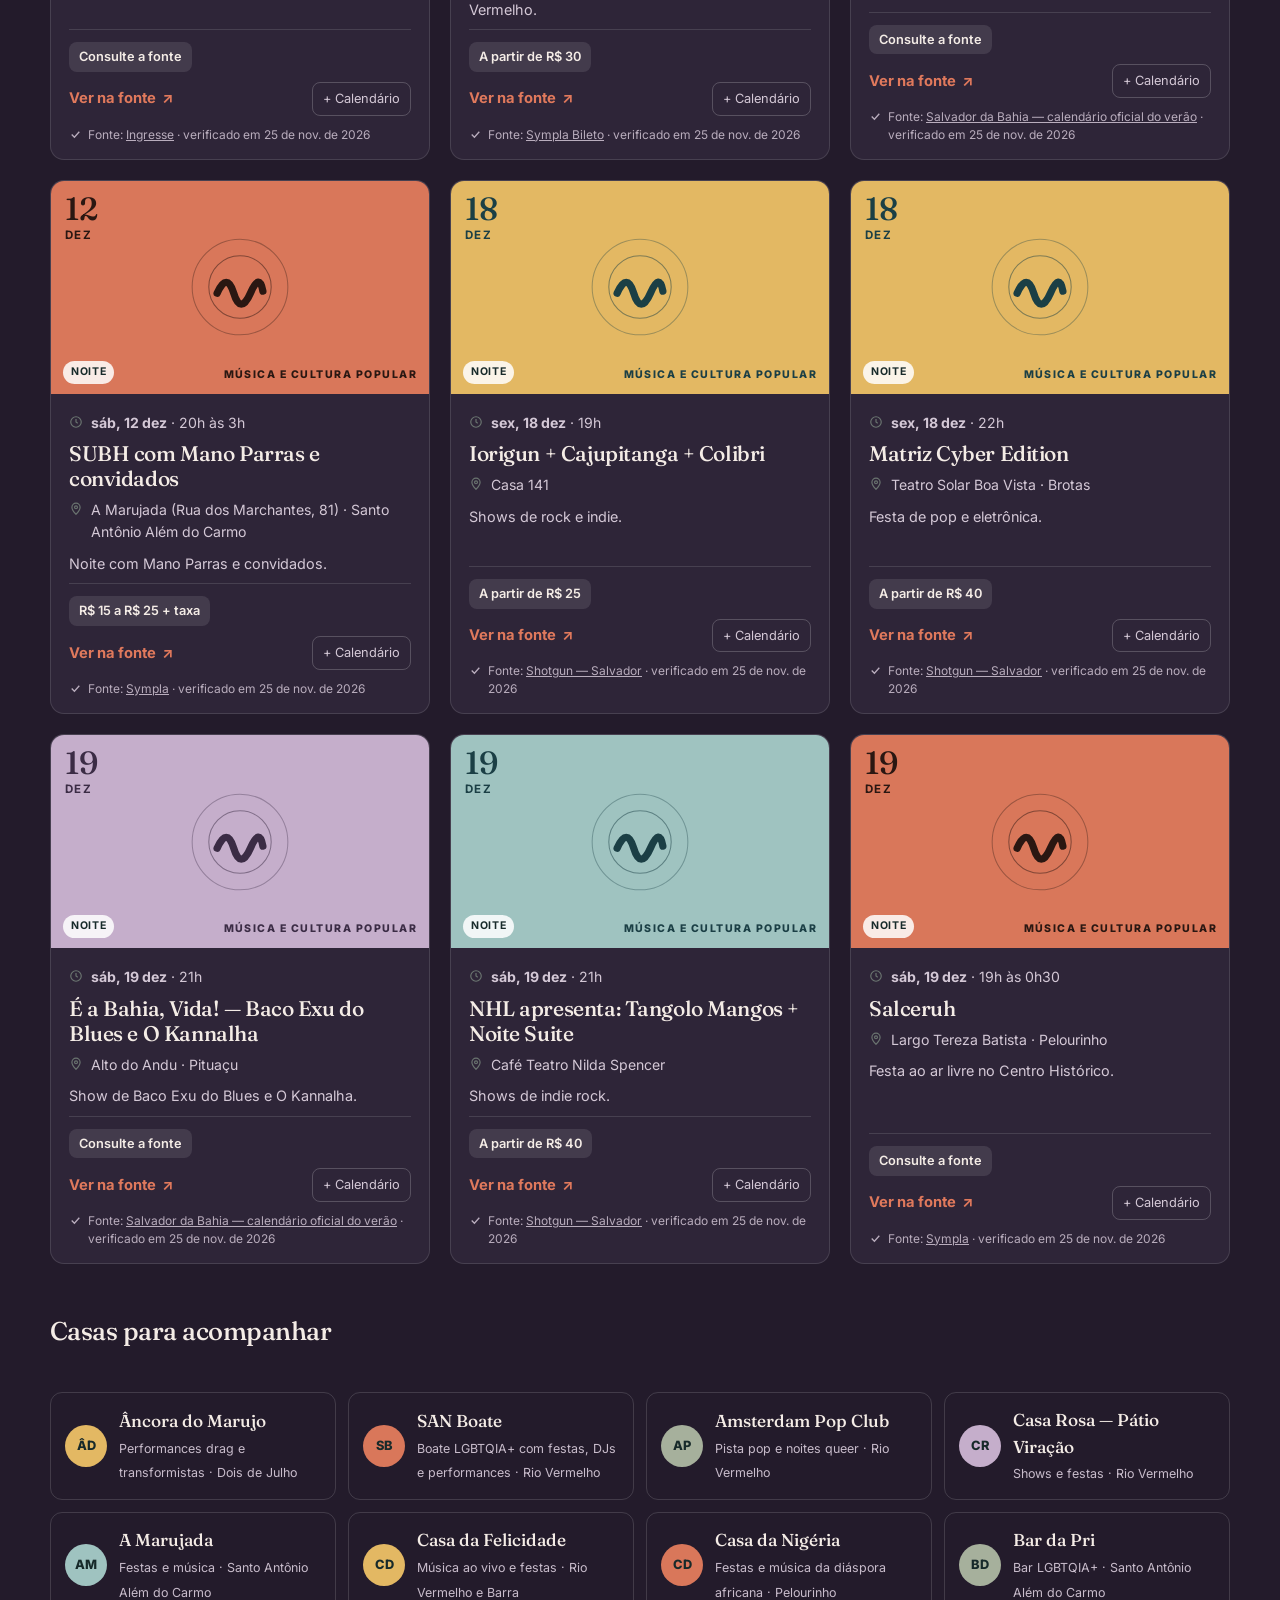
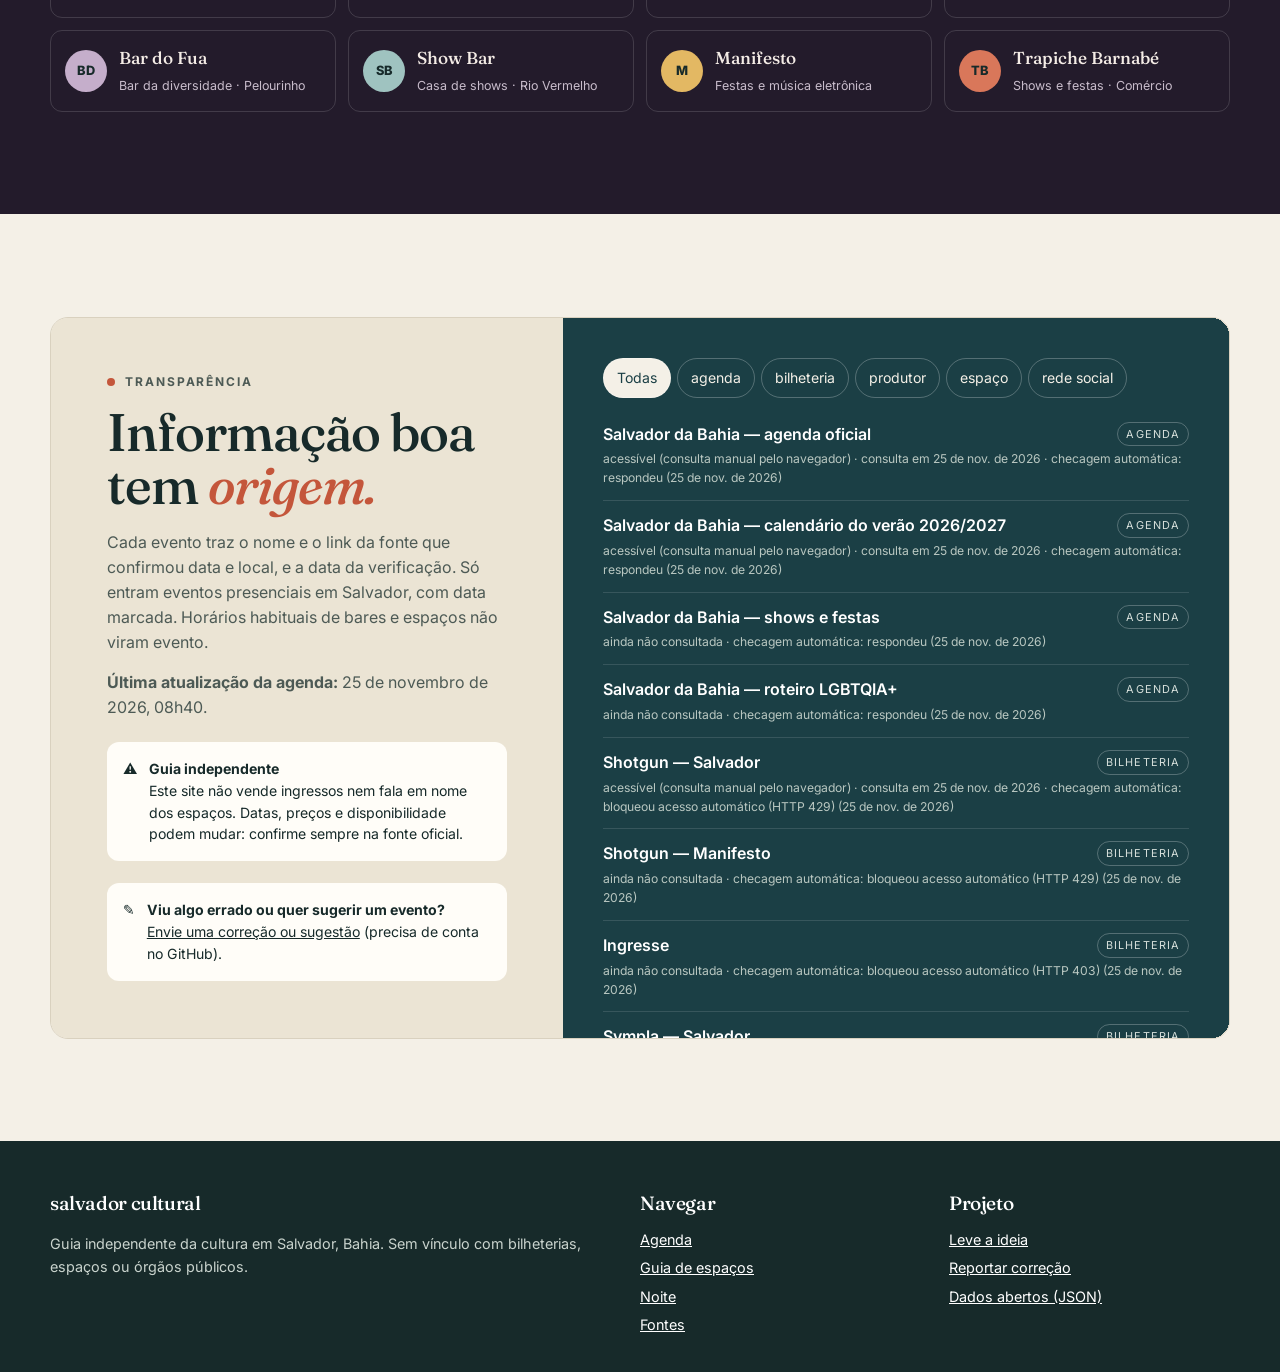
==== commit 98ce218f: "Corrige diagramação, mostra a data de atualização, usa banners oficiais e adiciona 12 eventos - Sobr" ====
--- a/index.html
+++ b/index.html
@@ -87,6 +87,7 @@
       <div><b id="n-gratis">—</b><span>gratuitos</span></div>
       <div><b id="n-fontes">—</b><span>fontes no catálogo</span></div>
     </div>
+    <p class="atualizado" id="atualizado-topo">Carregando data da última atualização…</p>
   </div>
 </section>
 
--- a/assets/style.css
+++ b/assets/style.css
@@ -45,8 +45,8 @@
 .hero-arte{background:var(--petroleo);position:relative;overflow:hidden}
 .hero-arte svg{width:100%;height:100%;object-fit:cover}
 .hero-txt{display:flex;flex-direction:column;justify-content:center;padding:56px clamp(24px,6vw,88px)}
-.sobretitulo{font-size:.75rem;letter-spacing:.16em;text-transform:uppercase;color:var(--terracota);font-weight:700;display:flex;align-items:center;gap:10px}
-.sobretitulo::before{content:"";width:8px;height:8px;border-radius:50%;background:var(--terracota)}
+.hero p.sobretitulo,.sobretitulo{max-width:none;margin:0;line-height:1.4;font-size:.75rem;letter-spacing:.16em;text-transform:uppercase;color:var(--terracota);font-weight:700;display:flex;align-items:center;gap:10px}
+.sobretitulo::before{content:"";flex:none;width:8px;height:8px;border-radius:50%;background:var(--terracota)}
 h1,h2,h3{font-family:var(--serif);font-weight:500;letter-spacing:-.02em;margin:0}
 .hero h1{font-size:clamp(2.6rem,6.4vw,5.2rem);line-height:.98;margin:18px 0 20px}
 em.acento{font-style:italic;color:var(--terracota)}
@@ -62,7 +62,7 @@
 .numeros span{font-size:.8rem;color:var(--tinta-3)}
 @media (max-width:820px){
   .hero{grid-template-columns:1fr;min-height:0}
-  .hero-arte{height:240px;order:-1}
+  .hero-arte{height:340px;order:-1}
   .hero-txt{padding:36px 16px 44px}
 }
 
@@ -72,7 +72,7 @@
 .cab-secao{display:grid;grid-template-columns:1.2fr 1fr;gap:24px 48px;align-items:end;margin-bottom:36px}
 .cab-secao h2{font-size:clamp(2.2rem,5vw,3.8rem);line-height:1}
 .cab-secao p{color:var(--tinta-2);margin:0;max-width:52ch}
-.num{font-family:var(--serif);color:var(--terracota);font-size:1rem;margin-right:8px}
+.num{display:block;font-family:var(--sans);font-weight:700;letter-spacing:.14em;color:var(--terracota);font-size:.8rem;margin:0 0 10px}
 @media (max-width:820px){.cab-secao{grid-template-columns:1fr}}
 
 /* filtros */
@@ -82,6 +82,7 @@
 .busca input{width:100%;padding:13px 14px 13px 42px;border:1px solid var(--linha);border-radius:10px;font:inherit;background:var(--creme);color:var(--tinta)}
 .busca svg{position:absolute;left:14px;top:50%;transform:translateY(-50%);color:var(--tinta-3)}
 select{padding:12px 36px 12px 12px;border:1px solid var(--linha);border-radius:10px;font:inherit;background:var(--creme) url("data:image/svg+xml,%3Csvg xmlns='http://www.w3.org/2000/svg' width='12' height='8'%3E%3Cpath d='M1 1l5 5 5-5' stroke='%23172a2a' fill='none' stroke-width='1.6'/%3E%3C/svg%3E") no-repeat right 12px center;appearance:none;color:var(--tinta);max-width:100%}
+.linha-filtro select{flex:1 1 220px}
 .alternar{display:inline-flex;align-items:center;gap:8px;padding:11px 14px;border:1px solid var(--linha);border-radius:10px;background:var(--creme);cursor:pointer;font-size:.92rem;user-select:none}
 .alternar input{width:18px;height:18px;accent-color:var(--verde-ok);margin:0}
 .chips{display:flex;gap:8px;flex-wrap:wrap}
@@ -95,8 +96,8 @@
 /* cards */
 .grade{display:grid;grid-template-columns:repeat(auto-fill,minmax(300px,1fr));gap:20px}
 .card{background:var(--papel);border:1px solid var(--linha);border-radius:var(--raio);overflow:hidden;display:flex;flex-direction:column}
-.card-arte{height:132px;position:relative;display:flex;align-items:center;justify-content:center}
-.card-arte svg.ico{width:92px;height:92px}
+.card-arte{aspect-ratio:16/9;position:relative;display:flex;align-items:center;justify-content:center}
+.card-arte svg.ico{width:104px;height:104px}
 .card-arte .cat{position:absolute;right:12px;bottom:10px;font-size:.66rem;letter-spacing:.14em;text-transform:uppercase;font-weight:800}
 .card-arte .dia{position:absolute;left:14px;top:12px;font-family:var(--serif);line-height:1}
 .card-arte .dia b{display:block;font-size:2rem;font-weight:500}
@@ -116,10 +117,25 @@
 .link-fonte:hover{text-decoration:underline}
 .mini{background:none;border:1px solid var(--linha);border-radius:8px;padding:6px 10px;font:inherit;font-size:.8rem;color:var(--tinta-2);cursor:pointer}
 .mini:hover{border-color:var(--tinta);color:var(--tinta)}
-.origem{font-size:.75rem;color:var(--tinta-3);display:flex;gap:6px;align-items:flex-start}
+.origem{font-size:.75rem;line-height:1.45;color:var(--tinta-3);display:flex;gap:6px;align-items:flex-start}
+.origem svg{flex:none;margin-top:2px}
 .origem a{color:var(--tinta-2)}
 .vazio{padding:48px 20px;text-align:center;background:var(--papel);border:1px dashed var(--linha);border-radius:var(--raio);color:var(--tinta-2)}
 .mais{display:flex;justify-content:center;margin-top:28px}
+
+/* card com banner oficial */
+.card-arte.com-img{background:var(--creme-2);overflow:hidden}
+.card-arte.com-img svg.ico{display:none}
+.card-arte.com-img img{position:absolute;inset:0;width:100%;height:100%;object-fit:cover}
+.card-arte.com-img .dia{background:var(--papel);color:var(--tinta);border-radius:10px;padding:6px 9px 7px;text-align:center;box-shadow:0 1px 4px rgba(0,0,0,.18)}
+.card-arte.com-img .dia b{font-size:1.5rem}
+.card-arte.com-img .cat{background:var(--papel);color:var(--tinta);padding:3px 8px;border-radius:999px;font-size:.62rem;box-shadow:0 1px 4px rgba(0,0,0,.18)}
+.card-arte.com-img .selo-mini{box-shadow:0 1px 4px rgba(0,0,0,.18)}
+.card-arte .cat{max-width:calc(100% - 24px);text-align:right}
+.card-arte .selos+.cat{max-width:55%}
+.atualizado{display:flex;align-items:center;gap:8px;margin:18px 0 0;font-size:.85rem;color:var(--tinta-2)}
+.atualizado::before{content:"";flex:none;width:8px;height:8px;border-radius:50%;background:var(--verde-ok);box-shadow:0 0 0 4px var(--verde-bg)}
+.hero p.atualizado{margin:18px 0 0;max-width:none;font-size:.85rem}
 
 /* fundo escuro */
 .escuro{background:var(--petroleo);color:#f4f0e7}
